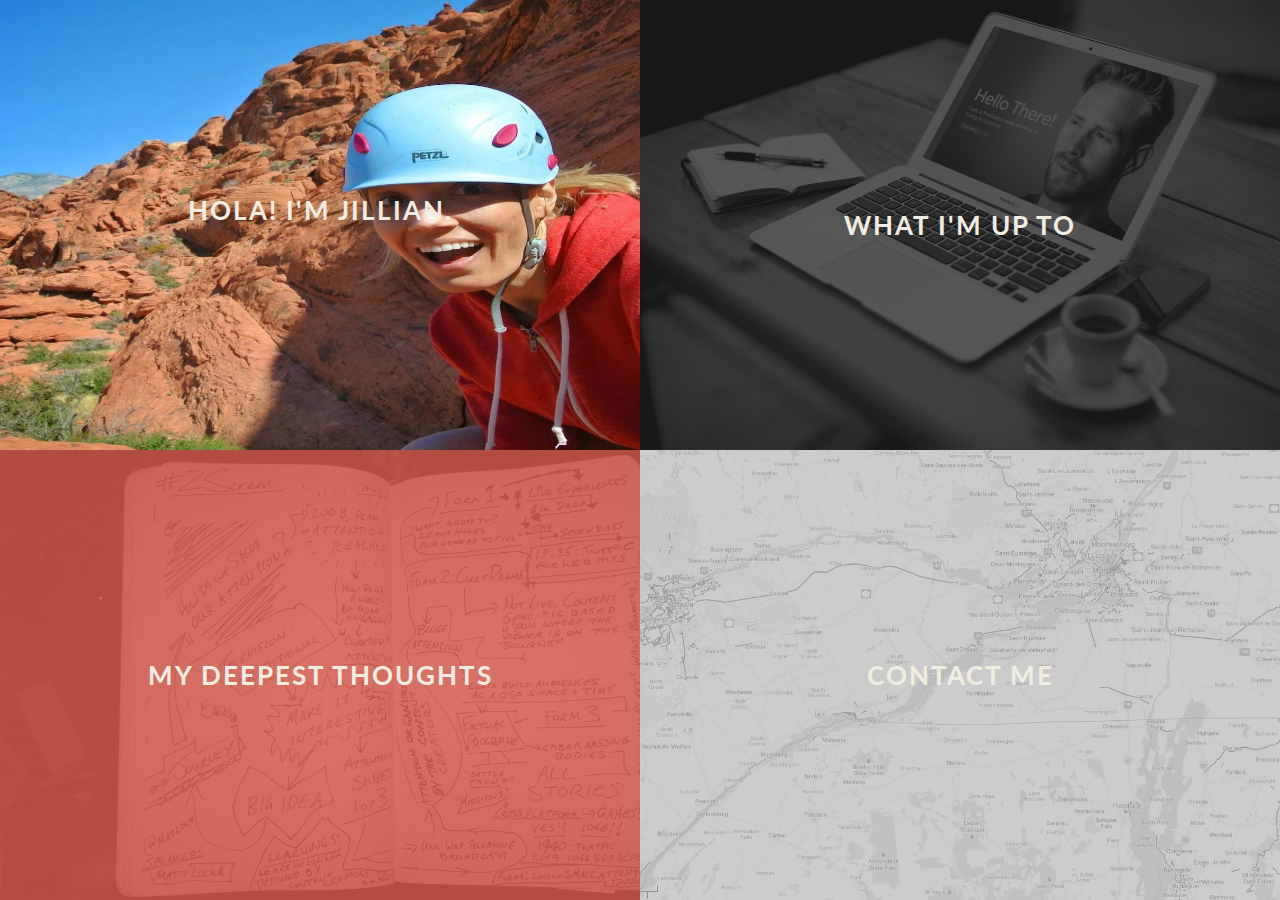
==== index.html @ f9beaf4e "project page description" ====
<!--
 * Transition - vCard Theme
 *
 * Copyright 2013
 * Licensed under the Apache License v2.0
 * http://www.apache.org/licenses/LICENSE-2.0
 * Created by: Carlos Alvarez
 * URL: http://www.basicoh.com
 * Designed and built based on Twitter Bootstrap.
 * Tags: multipurpose, agency theme, one page, single page, responsive, flat */
-->

<!DOCTYPE html>
<html lang="en">
  <head>
    <meta charset="utf-8">
    <title>Jillian Gierke</title>
    <meta name="viewport" content="width=device-width, initial-scale=1.0">
    <meta name="description" content="">
    <meta name="author" content="">

    <!-- Le styles -->
    <link href="css/bootstrap.css" rel="stylesheet">
    <link href="css/component.css" rel="stylesheet">
    <link href="css/bootstrap-responsive.css" rel="stylesheet">
    <link href="css/site.css" rel="stylesheet">


    <!-- Le HTML5 shim, for IE6-8 support of HTML5 elements -->
	<script type="text/javascript" src="js/modernizr.custom.js"></script>

    <!--[if lt IE 9]>
      <script src="http://html5shim.googlecode.com/svn/trunk/html5.js"></script>
    <![endif]-->

    <!-- Le fav and touch icons -->
    <link rel="shortcut icon" href="images/favicon.ico">
    <link rel="apple-touch-icon-precomposed" sizes="144x144" href="images/apple-touch-icon-144-precomposed.png">
    <link rel="apple-touch-icon-precomposed" sizes="114x114" href="images/apple-touch-icon-114-precomposed.png">
    <link rel="apple-touch-icon-precomposed" sizes="72x72" href="images/apple-touch-icon-72-precomposed.png">
    <link rel="apple-touch-icon-precomposed" href="images/apple-touch-icon-57-precomposed.png">


  </head>

  <body>


    <div class="container">

			<div id="bl-main" class="bl-main">

			<!--=========== ABOUT SECTION ===========-->
				<section>
					<div class="bl-box">
						<h2 >Hola! I'm Jillian.</h2> <!-- class="bl-icon bl-icon-about" -->
					</div><!-- /bl-box -->
					<div class="bl-content">
						<div class="row-fluid">
							<div class="span12">
								<h2>A Little About Me</h2>
								<p></p>
								<div class="row-fluid">
									<div class="span4"></div>
									<div class="span12">
										<br>
										<br>
									</div>
									<div class="span12">
										<div class="row about-us">
											<div class="span3">
											<h3><i class="icon-user icon-white"></i> More About Me?</h3>
											Claritas est etiam processus dynamicus, and mutationem consuetudium lectorum. Mirum est notare quam littera gothica, quam nunc. Parum claram, anteposuerit litterarum formas humanitatis per seacula quarta decima.
											</div>
											<div class="span3">
											<h3><i class="icon-heart icon-white"></i> What I Love</h3>
											Claritas est etiam processus dynamicus, and mutationem consuetudium lectorum. Mirum est notare quam littera gothica, quam nunc. Parum claram, anteposuerit litterarum formas humanitatis per seacula quarta decima.
											</div>
											<div class="span3">
											<h3><i class="icon-fire icon-white"></i> Work Hard</h3>
											Claritas est etiam processus dynamicus, and mutationem consuetudium lectorum. Mirum est notare quam littera gothica, quam nunc. Parum claram, anteposuerit litterarum formas humanitatis per seacula quarta decima.
											</div>
											<div class="span3">
											<h3><i class="icon-plane icon-white"></i> Ready To Go</h3>
											Claritas est etiam processus dynamicus, and mutationem consuetudium lectorum. Mirum est notare quam littera gothica, quam nunc. Parum claram, anteposuerit litterarum formas humanitatis per seacula quarta decima.
											</div>
										</div><!-- /row-about-us -->
									</div><!-- /span12 -->
								</div><!-- /row -->
							</div><!-- /span12 -->
						</div><!-- /row-fluid -->

					</div><!-- /bl-content -->
					<span class="bl-icon bl-icon-close"></span>
				</section>



			<!--=========== PORTFOLIO SECTION ===========-->
				<section id="bl-work-section">
					<div class="bl-box">
						<h2>What I'm Up To</h2> <!-- class="bl-icon bl-icon-works"-->
					</div>
					<div class="bl-content">
						<h2>Projects</h2>
						<p></p>
						<p>We learn best by doing.</p>
						<p>Here are my first web projects where I learned to use HTML, CSS, PHP & JavaScript by tinkering, breaking things, growing frustrated and making huge messes.</p>
						<p></p>
						<div class="row-fluid">
							<div class="span4">
								<ul id="bl-work-items" style="list-style: none;">
									<li data-panel="panel-1"><a href="#"><img src="images/laddr.project.jpg" /></a></li>
								</ul>
								<p>Project Number 1</p>
							</div><!-- /span4 -->
							<div class="span4">
								<ul id="bl-work-items">
									<li data-panel="panel-2"><a href="#"><img src="images/project2.jpg" /></a></li>
								</ul>
								<p>Project Number 2</p>
							</div><!-- /span4 -->
							<div class="span4">
								<ul id="bl-work-items">
									<li data-panel="panel-3"><a href="#"><img src="images/project3.jpg" /></a></li>
								</ul>
								<p>Project Number 3</p>
							</div><!-- /span4 -->

						</div><!-- /row-fluid -->
					</div><!-- /bl-content -->
					<span class="bl-icon bl-icon-close"></span>
				</section>



			<!--=========== BLOG SECTION ===========-->
				<section>
					<div class="bl-box">
						<h2>My deepest thoughts</h2>
					</div>
					<div class="bl-content">
						<div class="row-fluid">
							<div class="span12">
								<h2>Latest Blog Entry</h2>
								<article>
									<h3>Expanding Your Horizons</h3>
									<img src="images/blogentry.jpg" alt="">
									<p>Lorem Ipsum is simply dummy text of the printing and typesetting industry. Lorem Ipsum has been the industry's standard dummy text ever since the 1500s, when an unknown printer took a galley of type and scrambled it to make a type specimen book.</p>
									<p>It has survived not only five centuries, but also the leap into electronic typesetting, remaining essentially unchanged. It was popularised in the 1960s with the release of Letraset sheets containing Lorem Ipsum passages, and more recently with desktop publishing software like Aldus PageMaker including versions of Lorem Ipsum.<a href="#">Read more</a></p>
								</article>
								<hr>
								<h2>Other Entries</h2>
								<article>
									<h3>Blog Post 1</h3>
									<p>Contrary to popular belief, Lorem Ipsum is not simply random text.... <a href="#">Read more</a></p>
								</article>
								<article>
									<h3>Blog Post 2</h3>
									<p>Contrary to popular belief, Lorem Ipsum is not simply random text.... <a href="#">Read more</a></p>
								</article>
								<article>
									<h3>Blog Post 3</h3>
									<p>Contrary to popular belief, Lorem Ipsum is not simply random text.... <a href="#">Read more</a></p>
								</article>

							</div><!-- /span12 -->
						</div><!-- /row-fluid -->
					</div><!-- /bl-content -->
					<span class="bl-icon bl-icon-close"></span>
				</section>



			<!--=========== CONTACT SECTION ===========-->
				<section>
					<div class="bl-box">
						<h2 >Contact Me</h2>
					</div>
					<div class="bl-content">
						<div class="row-fluid">
							<div class="span12">
								<h2>Get in touch</h2>
								<br>
								<p>I am available for freelance jobs. Please contact me and send me your questions and inquiries.</p>

							<p>
								<p>jngierke@gmail.com | +34 600669933 | Madrid, Spain</p>
							</p>

							<p>
								<a href="#" class="social-network facebook"></a>
								<a href="#" class="social-network pinterest"></a>
								<a href="#" class="social-network flickr"></a>
								<a href="#" class="social-network dribbble"></a>
								<a href="#" class="social-network twitter"></a>
								<a href="#" class="social-network apple"></a>
								<a href="#" class="social-network skype"></a>
								<a href="#" class="social-network tumblr"></a>
								<a href="#" class="social-network vimeo"></a>
							</p>

						</div>
					</div>
					<span class="bl-icon bl-icon-close"></span>
				</section>




			<!--=========== PROJECTS DESCRIPTIONS SECTION ===========-->
				<div class="bl-panel-items" id="bl-panel-work-items">
					<div data-panel="panel-1">
						<div class="row-fluid">
							<div class="span8 offset2 tweak">
								<img src="images/project1.jpg" />
								<br>
								<br>
								<h4>Project Overview</h4>
								<p>Lorem Ipsum is simply dummy text of the printing and typesetting industry. Lorem Ipsum has been the industry's standard dummy text ever since the 1500s.</p>
								<h4>Project Details</h4>
								<p>When an unknown printer took a galley of type and scrambled it to make a type specimen book. It has survived not only five centuries, but also the leap into electronic typesetting, remaining essentially unchanged. It was popularised in the 1960s with the release of Letraset sheets containing Lorem Ipsum passages, and more recently with desktop publishing software like Aldus PageMaker including versions of Lorem Ipsum.</p>
							</div><!-- /span8 -->
						</div><!-- /row-fluid -->
					</div><!-- /panel1 -->

					<div data-panel="panel-2">
						<div class="row-fluid">
							<div class="span8 offset2 tweak">
							<img src="images/project2.jpg" />
							<br>
							<br>
							<h4>Project Overview</h4>
							<p>Lorem Ipsum is simply dummy text of the printing and typesetting industry. Lorem Ipsum has been the industry's standard dummy text ever since the 1500s.</p>
							<h4>Project Details</h4>
							<p>When an unknown printer took a galley of type and scrambled it to make a type specimen book. It has survived not only five centuries, but also the leap into electronic typesetting, remaining essentially unchanged. It was popularised in the 1960s with the release of Letraset sheets containing Lorem Ipsum passages, and more recently with desktop publishing software like Aldus PageMaker including versions of Lorem Ipsum.</p>
							</div><!-- /span8 -->
						</div><!-- /row-fluid -->
					</div><!-- /panel2 -->

					<div data-panel="panel-3">
						<div class="row-fluid">
							<div class="span8 offset2 tweak">
							<img src="images/project3.jpg" />
							<br>
							<br>
							<h4>Project Overview</h4>
							<p>Lorem Ipsum is simply dummy text of the printing and typesetting industry. Lorem Ipsum has been the industry's standard dummy text ever since the 1500s.</p>
							<h4>Project Details</h4>
							<p>When an unknown printer took a galley of type and scrambled it to make a type specimen book. It has survived not only five centuries, but also the leap into electronic typesetting, remaining essentially unchanged. It was popularised in the 1960s with the release of Letraset sheets containing Lorem Ipsum passages, and more recently with desktop publishing software like Aldus PageMaker including versions of Lorem Ipsum.</p>
							</div><!-- /span8 -->
						</div><!-- /row-fluid -->
					</div><!-- /panel3 -->

					<nav>
						<span class="bl-next-work">&gt; Next Project</span>
						<span class="bl-icon bl-icon-close"></span>
					</nav>
				</div><!-- /panel-items -->


			</div><!-- /bl-main -->

    </div> <!-- /container -->

    <!-- Le javascript
    ================================================== -->
    <!-- Placed at the end of the document so the pages load faster -->

		<script type="text/javascript" src="js/jquery-1.8.2.min.js"></script>

		<script type="text/javascript" src="js/bootstrap.min.js"></script>
		<script type="text/javascript" src="js/boxlayout.js"></script>
		<script>
			$(function() {
				Boxlayout.init();
			});
		</script>
  </body>
</html>
---- css/component.css ----
/*!
 * Transition - vCard Theme
 *
 * Copyright 2013 
 * Licensed under the Apache License v2.0
 * http://www.apache.org/licenses/LICENSE-2.0
 * Created by: Carlos Alvarez
 * URL: http://www.basicoh.com
 * Designed and built based on Twitter Bootstrap.
 * Tags: multipurpose, agency theme, one page, single page, responsive, flat */


@import url(http://fonts.googleapis.com/css?family=Lato:300,400,700);

@font-face {
	font-family: 'icomoon';
	src:url('../fonts/icomoon.eot');
	src:url('../fonts/icomoon.eot?#iefix') format('embedded-opentype'),
		url('../fonts/icomoon.woff') format('woff'),
		url('../fonts/icomoon.ttf') format('truetype'),
		url('../fonts/icomoon.svg#icomoon') format('svg');
	font-weight: normal;
	font-style: normal;
}

body, html { font-size: 100%; padding: 0; margin: 0; height: 100%;}

*,
*:after,
*:before {
	-webkit-box-sizing: border-box;
	-moz-box-sizing: border-box;
	box-sizing: border-box;
}

body {
    font-family: 'Lato', Calibri, Arial, sans-serif;
    color: #f2ede3;
    background: #333;
    font-size: 0.9em;
    font-weight: 300;
}

a {
	color: #f0f0f0;
	text-decoration: none;
	font-weight: 700;
	letter-spacing: 2px;
	padding: 0 5px;
	text-transform: uppercase;
	font-size: 80%;
}

a:hover {
	color: #fff;
}

.container { height: 100%; }

.bl-main {
	position: absolute;
	width: 100%;
	height: 100%;
	overflow: hidden;
}

.bl-main > section {
	position: absolute;
	width: 50%;
	height: 50%;
}

.bl-main > section:first-child {
	top: 0;
	left: 0;
	background: url('../images/back2.jpg') no-repeat; 
	  -webkit-background-size: cover;
	  -moz-background-size: cover;
	  -o-background-size: cover;
	  background-size: cover;
}

.bl-main > section:nth-child(2) {
	top: 0;
	left: 50%;
	background: url('../images/back3.jpg') no-repeat; 
	  -webkit-background-size: cover;
	  -moz-background-size: cover;
	  -o-background-size: cover;
	  background-size: cover;
}

.bl-main > section:nth-child(3) {
	top: 50%;
	left: 0;
	background: url('../images/back4.jpg') no-repeat; 
	  -webkit-background-size: cover;
	  -moz-background-size: cover;
	  -o-background-size: cover;
	  background-size: cover;
}

.bl-main > section:nth-child(4) {
	top: 50%;
	left: 50%;
	background: url('../images/back5.jpg') no-repeat; 
	  -webkit-background-size: cover;
	  -moz-background-size: cover;
	  -o-background-size: cover;
	  background-size: cover;
}

.bl-box {
	position: relative;
	width: 100%;
	height: 100%;
	cursor: pointer;
	opacity: 1;
	/* Centering with flexbox */
    display: -webkit-box;
    display: -moz-box;
    display: -ms-flexbox;
    display: -webkit-flex;
    display: flex;
    -webkit-flex-direction: row;
    -ms-flex-direction: row;
    flex-direction: row;
    -webkit-flex-wrap: wrap;
    -ms-flex-wrap: wrap;
    flex-wrap: wrap;
    -webkit-box-pack: center;
    -moz-box-pack: center;
    -webkit-justify-content: center;
    -ms-flex-pack: center;
    justify-content: center;
    -webkit-box-align: center;
    -moz-box-align: center;
    -webkit-align-items: center;
    -ms-flex-align: center;
    align-items: center;
}

.bl-box h2 {
	text-align: center;
	margin: 0;
	padding: 20px;
	width: 100%;
	font-size: 1.8em;
	letter-spacing: 2px;
	font-weight: 700;
	text-transform: uppercase;
}

.bl-icon {
	font-family: 'icomoon';
	speak: none;
	font-style: normal;
	font-weight: normal;
	font-variant: normal;
	text-transform: none;
	line-height: 1;
	cursor: pointer;
	-webkit-font-smoothing: antialiased;
}

.bl-icon:before {
	display: block;
	font-size: 2em;
	margin-bottom: 10px;
}

.bl-main > section .bl-icon-close {
	position: absolute;
	top: 20px;
	right: 20px;
	cursor: pointer;
	z-index: 100;
	opacity: 0;
	pointer-events: none;
}

.bl-icon-close:before {
	content: "\e005";
}

.bl-content, 
div.bl-panel-items > div > div {
	opacity: 0;
	pointer-events: none;
	position: absolute;
	top: 60px;
	left: 30px;
	right: 30px;
	bottom: 30px;
	padding: 0 20px;
	overflow: hidden;
	overflow-y: auto;
}

/* Custom content */

.bl-content p {
	margin: 0 auto;
	padding-bottom: 15px;
	font-size: 1.7em;
	line-height: 1.8;
}

.bl-content h2 {
	font-size: 3em;
	font-weight: 300;
	margin: 0 0 20px 0;
}

.bl-content article {
	padding: 20px 40px 20px 0px;
}

.bl-content article h3 {
	font-weight: 700;
	letter-spacing: 2px;
	text-transform: uppercase;
	margin: 0 0 10px 0;
	padding-top: 20px;
	font-size: 1.4em;
}

.bl-content article a {
	color: rgba(0,0,0,0.2);
}

.bl-content > ul {
	list-style: none;
	padding: 0;
	margin: 0;
} 

.bl-content > ul li {
	display: inline-block;
	width: 20%;
	margin: 1%;
}

.bl-content > ul li a {
	display: block;
	padding: 0;
	border: 8px solid rgba(0,0,0,0.1);
}

.bl-content > ul li a img {
	display: block;
	max-width: 100%;
}

.skill {
    text-align: center;
}

.span4 > ul {
	list-style: none;
	padding: 0;
	margin: 0;
} 


/* --------------------------------------------------------	*/
/*  Progress Bar  */
/* --------------------------------------------------------	*/

.progress {
  height:40px;
  border-radius:0px;
  background:transparent !important;
  -webkit-box-shadow:rgba(0, 0, 0, 0) 0 0 0 inset;
  margin-bottom:10px;
}

.bar {
  height:35px;
  font-size:14px !important;
  line-height:40px;
  background: #c9ab8b !important;   
  border:0px;
  -webkit-box-shadow:rgba(0, 0, 0, 0) 0 0 0 inset;
  text-shadow: none !important;
  text-align:left !important;
  padding-left:30px !important;
}

/* --------------------------------------------------------	*/
/*  About Us  */
/* --------------------------------------------------------	*/

.about-us h3{
  font-size:16px;
  color:#c9ab8b;
  padding-bottom:10px;
}

.about-us i{
  font-size:22px;
  color:#ffffff;
  padding-right:10px;
}






/* Panel Items */

.tweak {
	padding-right: 30px;
}

div.bl-panel-items,
div.bl-panel-items > div {
	width: 100%;
	height: 100%;
	top: 0;
	left: 0;
	position: absolute;
}

div.bl-panel-items > div > div {
	width: 100%;
	opacity: 1;
	bottom: 90px;
	top: 90px;
	pointer-events: auto;
}

div.bl-panel-items > div > div h3 {
	font-size: 2.4em;
	font-weight: 300;
}

div.bl-panel-items > div > div p {
	font-size: 1.3em;
	margin-right: 10px;
}

div.bl-panel-items > div > div img {
	width: 100%;
	text-align: center;
}

div.bl-panel-items {
	top: 100%;
	z-index: 9999;
}

div.bl-panel-items > div {
	background: #16a085;
	z-index: 0;
	opacity: 0;
	-webkit-transform: translateY(0);
	-webkit-transition: -webkit-transform 0.5s ease-in-out, opacity 0s linear 0.5s;
	-moz-transform: translateY(0);
	-moz-transition: -moz-transform 0.5s ease-in-out, opacity 0s linear 0.5s;
	transform: translateY(0);
	transition: transform 0.5s ease-in-out, opacity 0s linear 0.5s;
	-ms-transform: translateY(0);
}

div.bl-panel-items nav {
	position: absolute;
	z-index: 9999;
	width: 216px;
	left: 50%;
	top: 0px;
	margin-left: -108px;
	opacity: 0;
	-webkit-transition: opacity 0.2s ease-in-out 0.5s;
	-moz-transition: opacity 0.2s ease-in-out 0.5s;
	transition: opacity 0.2s ease-in-out 0.5s;
}

div.bl-panel-items.bl-panel-items-show nav span {
	float: left;
	margin: 5px;
}

div.bl-panel-items nav span.bl-next-work {
	font-weight: 700;
	letter-spacing: 2px;
	display: block;
	text-transform: uppercase;
	line-height: 2em;
	cursor: pointer;
	margin-right: 2em;
}

div.bl-panel-items.bl-panel-items-show nav {
	opacity: 1;
	top: -70px;
}

div.bl-panel-items > div.bl-show-work {
	z-index: 1000;
	opacity: 1;
	-webkit-transform: translateY(-100%);
	-webkit-transition: -webkit-transform 0.5s ease-in-out;
	-moz-transform: translateY(-100%);
	-moz-transition: -moz-transform 0.5s ease-in-out;
	transform: translateY(-100%);
	transition: transform 0.5s ease-in-out;
	-ms-transform: translateY(-100%);
}

div.bl-panel-items > div.bl-hide-current-work {
	opacity: 0;
	-webkit-transition: -webkit-transform 0.5s ease-in-out, opacity 0.5s ease-in-out;
	-webkit-transform: translateY(-100%) scale(0.5);
	-moz-transition: -moz-transform 0.5s ease-in-out, opacity 0.5s ease-in-out;
	-moz-transform: translateY(-100%) scale(0.5);
	transition: transform 0.5s ease-in-out, opacity 0.5s ease-in-out;
	transform: translateY(-100%) scale(0.5);
	-ms-transform: translateY(-100%) scale(0.5);
	z-index: 0;
}

/* Transition classes and properties */
/* Separated for a better overview and control */

.bl-main > section {
	-webkit-transition: all 0.5s ease-in-out;
	-moz-transition: all 0.5s ease-in-out;
	transition: all 0.5s ease-in-out;
}

.bl-main > section.bl-expand {
	width: 100%;
	height: 100%;
	top: 0;
	left: 0;
}

.bl-main > section.bl-expand-top {
	z-index: 100;
}

/* Section background colors */

.bl-main > section:first-child.bl-expand {
	background: #144057;
}
.bl-main > section:nth-child(2).bl-expand {
	background: #2c2c2c;
}
.bl-main > section:nth-child(3).bl-expand {
	background: #ee6557;
}
.bl-main > section:nth-child(4).bl-expand {
	background: #bfbfbf;
}

.bl-main.bl-expand-item > section:not(.bl-expand),
.bl-main.bl-expand-item > section.bl-scale-down {
	-webkit-transform: scale(0.5);
	-moz-transform: scale(0.5);
	-ms-transform: scale(0.5);
	transform: scale(0.5);
	opacity: 0;
}

.bl-box {
	-webkit-transition: opacity 0.2s linear 0.5s;
	-moz-transition: opacity 0.2s linear 0.5s;
	transition: opacity 0.2s linear 0.5s;
}

section.bl-expand .bl-box {
	opacity: 0;
	-webkit-transition: opacity 0s linear;
	-moz-transition: opacity 0s linear;
	transition: opacity 0s linear;
}

.bl-box h2 {
	-webkit-transition: all 0.2s ease-in-out;
	-moz-transition: all 0.2s ease-in-out;
	transition: all 0.2s ease-in-out;
}

.no-touch section:not(.bl-expand) .bl-box:hover h2 {
	-webkit-transform: translateY(-15px);
	-moz-transform: translateY(-15px);
	-ms-transform: translateY(-15px);
	transform: translateY(-15px);
}

.bl-content,
.bl-icon-close {
	-webkit-transition: opacity 0.1s linear 0s;
	-moz-transition: opacity 0.1s linear 0s;
	transition: opacity 0.1s linear 0s;
}

section.bl-expand .bl-content,
section.bl-expand .bl-icon-close {
	pointer-events: auto;
	opacity: 1;
	-webkit-transition: opacity 0.3s linear 0.5s;
	-moz-transition: opacity 0.3s linear 0.5s;
	transition: opacity 0.3s linear 0.5s;
}

/* --------------------------------------------------------	*/
/*	Social Networks Icons */
/* --------------------------------------------------------	*/
       
.social-network { 
	display:inline-block; 
	background: url(../img/social-networks.png) no-repeat top left; 
	width: 40px; 
	height: 40px; 
  margin: 0px 4px 0px 0px;
	background-position-y: -40px; 
	-webkit-transition:all 0.2s ease;
	-moz-transition:all 0.2s ease;
	-o-transition:all 0.2s ease;
	-ms-transition:all 0.2s ease;
	transition:all 0.2s ease;
	cursor:pointer;
}

/* normal */
.social-network.aim{ background-position: 0 0}
.social-network.amazon{ background-position: -40px 0}
.social-network.apple{ background-position: -80px 0}
.social-network.behance{ background-position: -120px 0}
.social-network.blogger{ background-position: -160px 0}
.social-network.delicious{ background-position: -200px 0}
.social-network.deviantart{ background-position: -240px 0}
.social-network.digg{ background-position: -280px 0}
.social-network.dribbble{ background-position: -320px 0}
.social-network.ebay{ background-position: -360px 0}
.social-network.evernote{ background-position: -400px 0}
.social-network.facebook{ background-position: -440px 0}
.social-network.feedburner{ background-position: -480px 0}
.social-network.flickr{ background-position: -520px 0}
.social-network.forrst{ background-position: -560px 0}
.social-network.foursquare{ background-position: -600px 0}
.social-network.github{ background-position: -640px 0}
.social-network.google{ background-position: -680px 0}
.social-network.gowalla{ background-position: -720px 0}
.social-network.icq{ background-position: -760px 0}
.social-network.itunes{ background-position: -800px 0}
.social-network.lastfm{ background-position: -840px 0}
.social-network.linkedin{ background-position: -880px 0}
.social-network.meetup{ background-position: -920px 0}
.social-network.ms{ background-position: -960px 0}
.social-network.newsvine{ background-position: -1000px 0}
.social-network.openid{ background-position: -1040px 0}
.social-network.paypal{ background-position: -1080px 0}
.social-network.picasa{ background-position: -1120px 0}
.social-network.pinterest{ background-position: -1160px 0}
.social-network.posterous{ background-position: -1200px 0}
.social-network.reddit{ background-position: -1240px 0}
.social-network.rss{ background-position: -1280px 0}
.social-network.skype{ background-position: -1320px 0}
.social-network.slashdot{ background-position: -1360px 0}
.social-network.soundcloud{ background-position: -1400px 0}
.social-network.stumbleupon{ background-position: -1440px 0}
.social-network.technorati{ background-position: -1480px 0}
.social-network.tumblr{ background-position: -1520px 0}
.social-network.twitter{ background-position: -1560px 0}
.social-network.viddler{ background-position: -1600px 0}
.social-network.vimeo{ background-position: -1640px 0}
.social-network.virb{ background-position: -1680px 0}
.social-network.wordpress{ background-position: -1720px 0}
.social-network.xing{ background-position: -1760px 0}
.social-network.yahoo{ background-position: -1800px 0}
.social-network.yelp{ background-position: -1840px 0}
.social-network.youtube{ background-position: -1880px 0}
.social-network.zerply{ background-position: -1920px 0}
  
/* mouseover */
.social-network.aim:hover,.active .social-network.aim{ background-position: 0 -40px}
.social-network.amazon:hover,.active .social-network.amazon{ background-position: -40px -40px}
.social-network.apple:hover,.active .social-network.apple{ background-position: -80px -40px}
.social-network.behance:hover,.active .social-network.behance{ background-position: -120px -40px}
.social-network.blogger:hover,.active .social-network.blogger{ background-position: -160px -40px}
.social-network.delicious:hover,.active .social-network.delicious{ background-position: -200px -40px}
.social-network.deviantart:hover,.active .social-network.deviantart{ background-position: -240px -40px}
.social-network.digg:hover,.active .social-network.digg{ background-position: -280px -40px}
.social-network.dribbble:hover,.active .social-network.dribbble{ background-position: -320px -40px}
.social-network.ebay:hover,.active .social-network.ebay{ background-position: -360px -40px}
.social-network.evernote:hover,.active .social-network.evernote{ background-position: -400px -40px}
.social-network.facebook:hover,.active .social-network.facebook{ background-position: -440px -40px}
.social-network.feedburner:hover,.active .social-network.feedburner{ background-position: -480px -40px}
.social-network.flickr:hover,.active .social-network.flickr{ background-position: -520px -40px}
.social-network.forrst:hover,.active .social-network.forrst{ background-position: -560px -40px}
.social-network.foursquare:hover,.active .social-network.foursquare{ background-position: -600px -40px}
.social-network.github:hover,.active .social-network.github{ background-position: -640px -40px}
.social-network.google:hover,.active .social-network.google{ background-position: -680px -40px}
.social-network.gowalla:hover,.active .social-network.gowalla{ background-position: -720px -40px}
.social-network.icq:hover,.active .social-network.icq{ background-position: -760px -40px}
.social-network.itunes:hover,.active .social-network.itunes{ background-position: -800px -40px}
.social-network.lastfm:hover,.active .social-network.lastfm{ background-position: -840px -40px}
.social-network.linkedin:hover,.active .social-network.linkedin{ background-position: -880px -40px}
.social-network.meetup:hover,.active .social-network.meetup{ background-position: -920px -40px}
.social-network.ms:hover,.active .social-network.ms{ background-position: -960px -40px}
.social-network.newsvine:hover,.active .social-network.newsvine{ background-position: -1000px -40px}
.social-network.openid:hover,.active .social-network.openid{ background-position: -1040px -40px}
.social-network.paypal:hover,.active .social-network.paypal{ background-position: -1080px -40px}
.social-network.picasa:hover,.active .social-network.picasa{ background-position: -1120px -40px}
.social-network.pinterest:hover,.active .social-network.pinterest{ background-position: -1160px -40px}
.social-network.posterous:hover,.active .social-network.posterous{ background-position: -1200px -40px}
.social-network.reddit:hover,.active .social-network.reddit{ background-position: -1240px -40px}
.social-network.rss:hover,.active .social-network.rss{ background-position: -1280px -40px}
.social-network.skype:hover,.active .social-network.skype{ background-position: -1320px -40px}
.social-network.slashdot:hover,.active .social-network.slashdot{ background-position: -1360px -40px}
.social-network.soundcloud:hover,.active .social-network.soundcloud{ background-position: -1400px -40px}
.social-network.stumbleupon:hover,.active .social-network.stumbleupon{ background-position: -1440px -40px}
.social-network.technorati:hover,.active .social-network.technorati{ background-position: -1480px -40px}
.social-network.tumblr:hover,.active .social-network.tumblr{ background-position: -1520px -40px}
.social-network.twitter:hover,.active .social-network.twitter{ background-position: -1560px -40px}
.social-network.viddler:hover,.active .social-network.viddler{ background-position: -1600px -40px}
.social-network.vimeo:hover,.active .social-network.vimeo{ background-position: -1640px -40px}
.social-network.virb:hover,.active .social-network.virb{ background-position: -1680px -40px}
.social-network.wordpress:hover,.active .social-network.wordpress{ background-position: -1720px -40px}
.social-network.xing:hover,.active .social-network.xing{ background-position: -1760px -40px}
.social-network.yahoo:hover,.active .social-network.yahoo{ background-position: -1800px -40px}
.social-network.yelp:hover,.active .social-network.yelp{ background-position: -1840px -40px}
.social-network.youtube:hover,.active .social-network.youtube{ background-position: -1880px -40px}
.social-network.zerply:hover,.active .social-network.zerply{ background-position: -1920px -40px}

@media screen and (max-width: 46.5em) {
	.bl-content,
	.bl-box {
		font-size: 75%;
	}

	.bl-expand .bl-box {
		height: 130px;
	}

	.bl-content > ul li {
		width: 40%;
	}
	
}
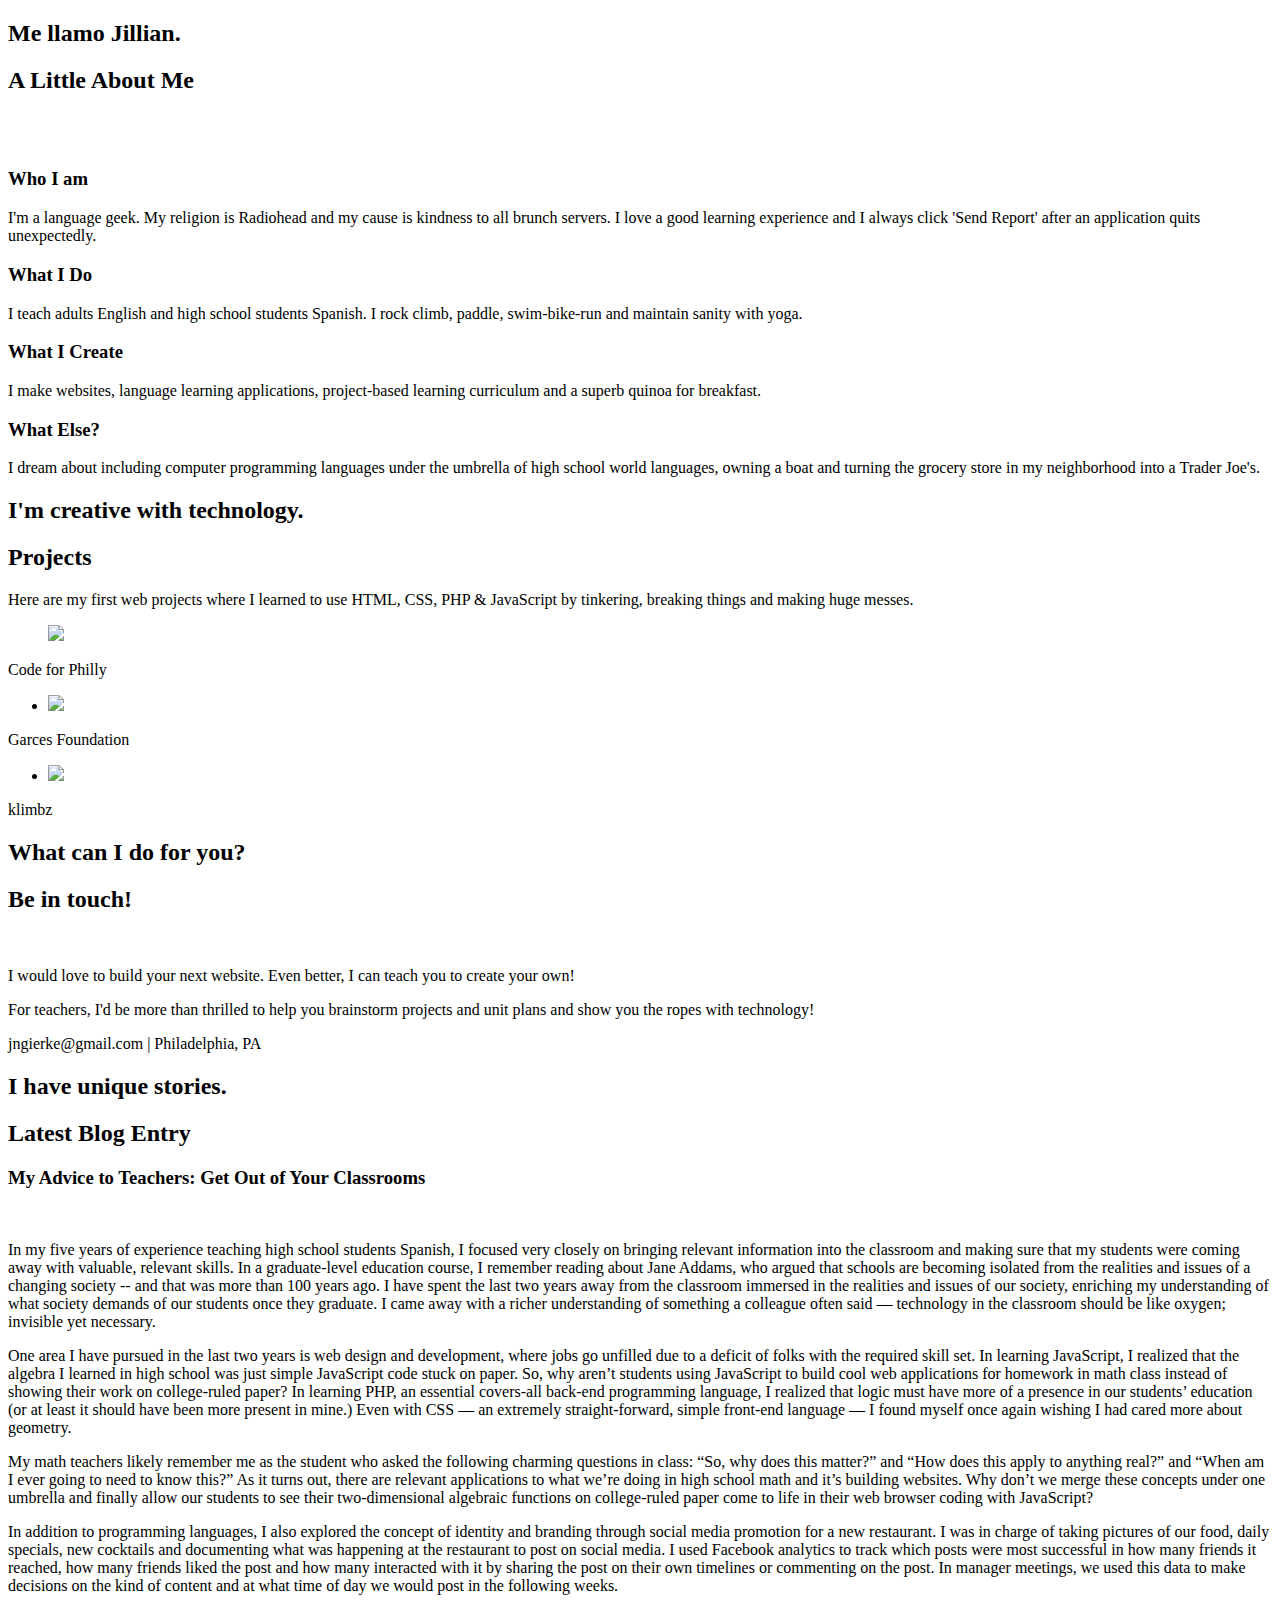
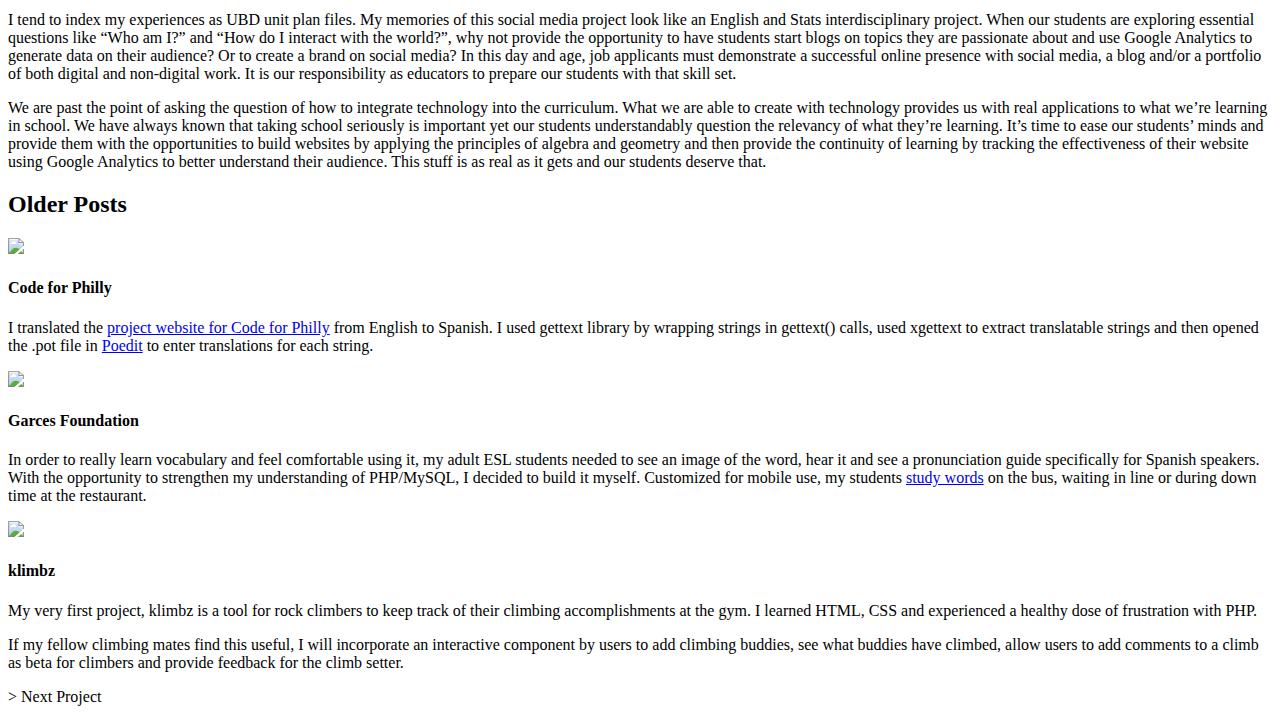
==== commit 756567bf: "Fixed broken link to jgwords, redesigned home page" ====
--- a/index.html
+++ b/index.html
@@ -20,14 +20,14 @@
     <meta name="author" content="">
 
     <!-- Le styles -->
-    <link href="css/bootstrap.css" rel="stylesheet">
-    <link href="css/component.css" rel="stylesheet">
-    <link href="css/bootstrap-responsive.css" rel="stylesheet">
-    <link href="css/site.css" rel="stylesheet">
+    <link href="jilliangierke/css/bootstrap.css" rel="stylesheet">
+    <link href="jilliangierke/css/component.css" rel="stylesheet">
+    <link href="jilliangierke/css/bootstrap-responsive.css" rel="stylesheet">
+    <link href="jilliangierke/css/site.css" rel="stylesheet">
 
 
     <!-- Le HTML5 shim, for IE6-8 support of HTML5 elements -->
-	<script type="text/javascript" src="js/modernizr.custom.js"></script>
+	<script type="text/javascript" src="jilliangierke/js/modernizr.custom.js"></script>
 
     <!--[if lt IE 9]>
       <script src="http://html5shim.googlecode.com/svn/trunk/html5.js"></script>
@@ -35,10 +35,10 @@
 
     <!-- Le fav and touch icons -->
     <link rel="shortcut icon" href="images/favicon.ico">
-    <link rel="apple-touch-icon-precomposed" sizes="144x144" href="images/apple-touch-icon-144-precomposed.png">
-    <link rel="apple-touch-icon-precomposed" sizes="114x114" href="images/apple-touch-icon-114-precomposed.png">
-    <link rel="apple-touch-icon-precomposed" sizes="72x72" href="images/apple-touch-icon-72-precomposed.png">
-    <link rel="apple-touch-icon-precomposed" href="images/apple-touch-icon-57-precomposed.png">
+    <link rel="apple-touch-icon-precomposed" sizes="144x144" href="jilliangierke/images/apple-touch-icon-144-precomposed.png">
+    <link rel="apple-touch-icon-precomposed" sizes="114x114" href="jilliangierke/images/apple-touch-icon-114-precomposed.png">
+    <link rel="apple-touch-icon-precomposed" sizes="72x72" href="jilliangierke/images/apple-touch-icon-72-precomposed.png">
+    <link rel="apple-touch-icon-precomposed" href="jilliangierke/images/apple-touch-icon-57-precomposed.png">
 
 
   </head>
@@ -53,13 +53,12 @@
 			<!--=========== ABOUT SECTION ===========-->
 				<section>
 					<div class="bl-box">
-						<h2 >Hola! I'm Jillian.</h2> <!-- class="bl-icon bl-icon-about" -->
+						<h2 >Me llamo Jillian.</h2> <!-- class="bl-icon bl-icon-about" -->
 					</div><!-- /bl-box -->
 					<div class="bl-content">
 						<div class="row-fluid">
 							<div class="span12">
 								<h2>A Little About Me</h2>
-								<p></p>
 								<div class="row-fluid">
 									<div class="span4"></div>
 									<div class="span12">
@@ -69,20 +68,20 @@
 									<div class="span12">
 										<div class="row about-us">
 											<div class="span3">
-											<h3><i class="icon-user icon-white"></i> More About Me?</h3>
-											Claritas est etiam processus dynamicus, and mutationem consuetudium lectorum. Mirum est notare quam littera gothica, quam nunc. Parum claram, anteposuerit litterarum formas humanitatis per seacula quarta decima.
-											</div>
-											<div class="span3">
-											<h3><i class="icon-heart icon-white"></i> What I Love</h3>
-											Claritas est etiam processus dynamicus, and mutationem consuetudium lectorum. Mirum est notare quam littera gothica, quam nunc. Parum claram, anteposuerit litterarum formas humanitatis per seacula quarta decima.
-											</div>
-											<div class="span3">
-											<h3><i class="icon-fire icon-white"></i> Work Hard</h3>
-											Claritas est etiam processus dynamicus, and mutationem consuetudium lectorum. Mirum est notare quam littera gothica, quam nunc. Parum claram, anteposuerit litterarum formas humanitatis per seacula quarta decima.
-											</div>
-											<div class="span3">
-											<h3><i class="icon-plane icon-white"></i> Ready To Go</h3>
-											Claritas est etiam processus dynamicus, and mutationem consuetudium lectorum. Mirum est notare quam littera gothica, quam nunc. Parum claram, anteposuerit litterarum formas humanitatis per seacula quarta decima.
+											<h3></i> Who I am</h3>
+											I'm a language geek. My religion is Radiohead and my cause is kindness to all brunch servers. I love a good learning experience and I always click 'Send Report' after an application quits unexpectedly. 
+											</div>
+											<div class="span3">
+											<h3>What I Do</h3>
+											I teach adults English and high school students Spanish. I rock climb, paddle, swim-bike-run and maintain sanity with yoga. 
+											</div>
+											<div class="span3">
+											<h3>What I Create</h3>
+											I make websites, language learning applications, project-based learning curriculum and a superb quinoa for breakfast.
+											</div>
+											<div class="span3">
+											<h3>What Else?</h3>
+											I dream about including computer programming languages under the umbrella of high school world languages, owning a boat and turning the grocery store in my neighborhood into a Trader Joe's.
 											</div>
 										</div><!-- /row-about-us -->
 									</div><!-- /span12 -->
@@ -96,130 +95,107 @@
 
 
 
-			<!--=========== PORTFOLIO SECTION ===========-->
+<!--=========== PORTFOLIO SECTION ===========-->
 				<section id="bl-work-section">
 					<div class="bl-box">
-						<h2>What I'm Up To</h2> <!-- class="bl-icon bl-icon-works"-->
+						<h2>I'm creative with technology.</h2> <!-- class="bl-icon bl-icon-works"-->
 					</div>
 					<div class="bl-content">
 						<h2>Projects</h2>
-						<p></p>
-						<p>We learn best by doing.</p>
-						<p>Here are my first web projects where I learned to use HTML, CSS, PHP & JavaScript by tinkering, breaking things, growing frustrated and making huge messes.</p>
-						<p></p>
+						<p>Here are my first web projects where I learned to use HTML, CSS, PHP & JavaScript by tinkering, breaking things and making huge messes.</p>
 						<div class="row-fluid">
 							<div class="span4">
 								<ul id="bl-work-items" style="list-style: none;">
-									<li data-panel="panel-1"><a href="#"><img src="images/laddr.project.jpg" /></a></li>
+									<li data-panel="panel-1"><a href="#"><img src="jilliangierke/images/project1.jpg_imac2013_front.png" /></a></li>
 								</ul>
-								<p>Project Number 1</p>
+								<p>Code for Philly</p>
 							</div><!-- /span4 -->
 							<div class="span4">
 								<ul id="bl-work-items">
-									<li data-panel="panel-2"><a href="#"><img src="images/project2.jpg" /></a></li>
+									<li data-panel="panel-2"><a href="#"><img src="jilliangierke/images/project2_ipad4_white_portrait.png" /></a></li>
 								</ul>
-								<p>Project Number 2</p>
+								<p>Garces Foundation</p>
 							</div><!-- /span4 -->
 							<div class="span4">
 								<ul id="bl-work-items">
-									<li data-panel="panel-3"><a href="#"><img src="images/project3.jpg" /></a></li>
+									<li data-panel="panel-3"><a href="#"><img src="jilliangierke/images/project3_iphone_white_portrait.png" /></a></li>
 								</ul>
-								<p>Project Number 3</p>
+								<p>klimbz</p>
 							</div><!-- /span4 -->
-
 						</div><!-- /row-fluid -->
 					</div><!-- /bl-content -->
 					<span class="bl-icon bl-icon-close"></span>
 				</section>
 
 
-
-			<!--=========== BLOG SECTION ===========-->
+<!--=========== CONTACT SECTION ===========-->
 				<section>
 					<div class="bl-box">
-						<h2>My deepest thoughts</h2>
+						<h2>What can I do for you?</h2>
+					</div>
+					<div class="bl-content">
+						<div class="row-fluid">
+							<div class="span12">
+								<h2>Be in touch!</h2>
+								<br>
+								<p>I would love to build your next website. Even better, I can teach you to create your own!</p>
+								<p>For teachers, I'd be more than thrilled to help you brainstorm projects and unit plans and show you the ropes with technology!</p>
+
+							<p>
+								<p>jngierke@gmail.com | Philadelphia, PA</p>
+							</p>
+
+							<p>
+								<a href="http://www.facebook.com/jilliangierke" class="social-network facebook"></a>
+								<a href="http://www.twitter.com/jilliangierke" class="social-network twitter"></a>
+							</p>
+
+						</div>
+					</div>
+					<span class="bl-icon bl-icon-close"></span>
+				</section>
+
+<!--=========== BLOG SECTION ===========-->
+				<section>
+					<div class="bl-box">
+						<h2>I have unique stories.</h2>
 					</div>
 					<div class="bl-content">
 						<div class="row-fluid">
 							<div class="span12">
 								<h2>Latest Blog Entry</h2>
+									<article>
+										<h3>My Advice to Teachers: Get Out of Your Classrooms</h3>
+										<img src="jilliangierke/images/zionbackbend.JPG" alt="">
+										<p>In my five years of experience teaching high school students Spanish, I focused very closely on bringing relevant information into the classroom and making sure that my students were coming away with valuable, relevant skills. In a graduate-level education course, I remember reading about Jane Addams, who argued that schools are becoming isolated from the realities and issues of a changing society -- and that was more than 100 years ago. I have spent the last two years away from the classroom immersed in the realities and issues of our society, enriching my understanding of what society demands of our students once they graduate. I came away with a richer understanding of something a colleague often said  — technology in the classroom should be like oxygen; invisible yet necessary.</p>
+										<p>One area I have pursued in the last two years is web design and development, where jobs go unfilled due to a deficit of folks with the required skill set. In learning JavaScript, I realized that the algebra I learned in high school was just simple JavaScript code stuck on paper. So, why aren’t students using JavaScript to build cool web applications for homework in math class instead of showing their work on college-ruled paper? In learning PHP, an essential covers-all back-end programming language, I realized that logic must have more of a presence in our students’ education (or at least it should have been more present in mine.) Even with CSS — an extremely straight-forward, simple front-end language — I found myself once again wishing I had cared more about geometry.</p>
+										<p>My math teachers likely remember me as the student who asked the following charming questions in class: “So, why does this matter?” and “How does this apply to anything real?” and “When am I ever going to need to know this?” As it turns out, there are relevant applications to what we’re doing in high school math and it’s building websites.  Why don’t we merge these concepts under one umbrella and finally allow our students to see their two-dimensional algebraic functions on college-ruled paper come to life in their web browser coding with JavaScript?</p>
+										<p>In addition to programming languages, I also explored the concept of identity and branding through social media promotion for a new restaurant. I was in charge of taking pictures of our food, daily specials, new cocktails and documenting what was happening at the restaurant to post on social media. I used Facebook analytics to track which posts were most successful in how many friends it reached, how many friends liked the post and how many interacted with it by sharing the post on their own timelines or commenting on the post. In manager meetings, we used this data to make decisions on the kind of content and at what time of day we would post in the following weeks.</p>
+										<p>I tend to index my experiences as UBD unit plan files.  My memories of this social media project look like an English and Stats interdisciplinary project. When our students are exploring essential questions like “Who am I?” and “How do I interact with the world?”, why not provide the opportunity to have students start blogs on topics they are passionate about and use Google Analytics to generate data on their audience? Or to create a brand on social media? In this day and age, job applicants must demonstrate a successful online presence with social media, a blog and/or a portfolio of both digital and non-digital work. It is our responsibility as educators to prepare our students with that skill set.</p>
+										<p>We are past the point of asking the question of how to integrate technology into the curriculum. What we are able to create with technology provides us with real applications to what we’re learning in school. We have always known that taking school seriously is important yet our students understandably question the relevancy of what they’re learning. It’s time to ease our students’ minds and provide them with the opportunities to build websites by applying the principles of algebra and geometry and then provide the continuity of learning by tracking the effectiveness of their website using Google Analytics to better understand their audience. This stuff is as real as it gets and our students deserve that.</p>
+									</article>
+								<h2>Older Posts</h2>
 								<article>
-									<h3>Expanding Your Horizons</h3>
-									<img src="images/blogentry.jpg" alt="">
-									<p>Lorem Ipsum is simply dummy text of the printing and typesetting industry. Lorem Ipsum has been the industry's standard dummy text ever since the 1500s, when an unknown printer took a galley of type and scrambled it to make a type specimen book.</p>
-									<p>It has survived not only five centuries, but also the leap into electronic typesetting, remaining essentially unchanged. It was popularised in the 1960s with the release of Letraset sheets containing Lorem Ipsum passages, and more recently with desktop publishing software like Aldus PageMaker including versions of Lorem Ipsum.<a href="#">Read more</a></p>
+									<h3></h3>
+									<p></p>
 								</article>
-								<hr>
-								<h2>Other Entries</h2>
-								<article>
-									<h3>Blog Post 1</h3>
-									<p>Contrary to popular belief, Lorem Ipsum is not simply random text.... <a href="#">Read more</a></p>
-								</article>
-								<article>
-									<h3>Blog Post 2</h3>
-									<p>Contrary to popular belief, Lorem Ipsum is not simply random text.... <a href="#">Read more</a></p>
-								</article>
-								<article>
-									<h3>Blog Post 3</h3>
-									<p>Contrary to popular belief, Lorem Ipsum is not simply random text.... <a href="#">Read more</a></p>
-								</article>
 
 							</div><!-- /span12 -->
 						</div><!-- /row-fluid -->
 					</div><!-- /bl-content -->
 					<span class="bl-icon bl-icon-close"></span>
 				</section>
-
-
-
-			<!--=========== CONTACT SECTION ===========-->
-				<section>
-					<div class="bl-box">
-						<h2 >Contact Me</h2>
-					</div>
-					<div class="bl-content">
-						<div class="row-fluid">
-							<div class="span12">
-								<h2>Get in touch</h2>
-								<br>
-								<p>I am available for freelance jobs. Please contact me and send me your questions and inquiries.</p>
-
-							<p>
-								<p>jngierke@gmail.com | +34 600669933 | Madrid, Spain</p>
-							</p>
-
-							<p>
-								<a href="#" class="social-network facebook"></a>
-								<a href="#" class="social-network pinterest"></a>
-								<a href="#" class="social-network flickr"></a>
-								<a href="#" class="social-network dribbble"></a>
-								<a href="#" class="social-network twitter"></a>
-								<a href="#" class="social-network apple"></a>
-								<a href="#" class="social-network skype"></a>
-								<a href="#" class="social-network tumblr"></a>
-								<a href="#" class="social-network vimeo"></a>
-							</p>
-
-						</div>
-					</div>
-					<span class="bl-icon bl-icon-close"></span>
-				</section>
-
-
-
-
-			<!--=========== PROJECTS DESCRIPTIONS SECTION ===========-->
+				
+
+<!--=========== PROJECTS DESCRIPTIONS SECTION ===========-->
 				<div class="bl-panel-items" id="bl-panel-work-items">
 					<div data-panel="panel-1">
 						<div class="row-fluid">
 							<div class="span8 offset2 tweak">
-								<img src="images/project1.jpg" />
+								<img src="jilliangierke/images/project1description.jpg" />
 								<br>
-								<br>
-								<h4>Project Overview</h4>
-								<p>Lorem Ipsum is simply dummy text of the printing and typesetting industry. Lorem Ipsum has been the industry's standard dummy text ever since the 1500s.</p>
-								<h4>Project Details</h4>
-								<p>When an unknown printer took a galley of type and scrambled it to make a type specimen book. It has survived not only five centuries, but also the leap into electronic typesetting, remaining essentially unchanged. It was popularised in the 1960s with the release of Letraset sheets containing Lorem Ipsum passages, and more recently with desktop publishing software like Aldus PageMaker including versions of Lorem Ipsum.</p>
+								<h4>Code for Philly</h4>
+								<p>I translated the <a href="www.laddr.io">project website for Code for Philly</a> from English to Spanish. I used gettext library by wrapping strings in gettext() calls, used xgettext to extract translatable strings and then opened the .pot file in <a href="http://poedit.net/">Poedit</a> to enter translations for each string.</p>
 							</div><!-- /span8 -->
 						</div><!-- /row-fluid -->
 					</div><!-- /panel1 -->
@@ -227,27 +203,21 @@
 					<div data-panel="panel-2">
 						<div class="row-fluid">
 							<div class="span8 offset2 tweak">
-							<img src="images/project2.jpg" />
+							<img src="jilliangierke/images/project2_ipad4_white_portrait.png" />
+							<h4>Garces Foundation</h4>
+							<p>In order to really learn vocabulary and feel comfortable using it, my adult ESL students needed to see an image of the word, hear it and see a pronunciation guide specifically for Spanish speakers. With the opportunity to strengthen my understanding of PHP/MySQL, I decided to build it myself. Customized for mobile use, my students <a href="http://www.jgwords.com">study words</a> on the bus, waiting in line or during down time at the restaurant.</p>
+							</div><!-- /span8 -->
+						</div><!-- /row-fluid -->
+					</div><!-- /panel2 -->
+
+					<div data-panel="panel-3">
+						<div class="row-fluid">
+							<div class="span8 offset2 tweak">
+							<img src="jilliangierke/images/project3_iphone_white_portrait.png" />
 							<br>
-							<br>
-							<h4>Project Overview</h4>
-							<p>Lorem Ipsum is simply dummy text of the printing and typesetting industry. Lorem Ipsum has been the industry's standard dummy text ever since the 1500s.</p>
-							<h4>Project Details</h4>
-							<p>When an unknown printer took a galley of type and scrambled it to make a type specimen book. It has survived not only five centuries, but also the leap into electronic typesetting, remaining essentially unchanged. It was popularised in the 1960s with the release of Letraset sheets containing Lorem Ipsum passages, and more recently with desktop publishing software like Aldus PageMaker including versions of Lorem Ipsum.</p>
-							</div><!-- /span8 -->
-						</div><!-- /row-fluid -->
-					</div><!-- /panel2 -->
-
-					<div data-panel="panel-3">
-						<div class="row-fluid">
-							<div class="span8 offset2 tweak">
-							<img src="images/project3.jpg" />
-							<br>
-							<br>
-							<h4>Project Overview</h4>
-							<p>Lorem Ipsum is simply dummy text of the printing and typesetting industry. Lorem Ipsum has been the industry's standard dummy text ever since the 1500s.</p>
-							<h4>Project Details</h4>
-							<p>When an unknown printer took a galley of type and scrambled it to make a type specimen book. It has survived not only five centuries, but also the leap into electronic typesetting, remaining essentially unchanged. It was popularised in the 1960s with the release of Letraset sheets containing Lorem Ipsum passages, and more recently with desktop publishing software like Aldus PageMaker including versions of Lorem Ipsum.</p>
+							<h4>klimbz</h4>
+							<p>My very first project, klimbz is a tool for rock climbers to keep track of their climbing accomplishments at the gym. I learned HTML, CSS and experienced a healthy dose of frustration with PHP.</p>
+							<p>If my fellow climbing mates find this useful, I will incorporate an interactive component by users to add climbing buddies, see what buddies have climbed, allow users to add comments to a climb as beta for climbers and provide feedback for the climb setter.</p>
 							</div><!-- /span8 -->
 						</div><!-- /row-fluid -->
 					</div><!-- /panel3 -->
@@ -263,14 +233,14 @@
 
     </div> <!-- /container -->
 
-    <!-- Le javascript
-    ================================================== -->
-    <!-- Placed at the end of the document so the pages load faster -->
-
-		<script type="text/javascript" src="js/jquery-1.8.2.min.js"></script>
-
-		<script type="text/javascript" src="js/bootstrap.min.js"></script>
-		<script type="text/javascript" src="js/boxlayout.js"></script>
+<!-- Le javascript
+================================================== -->
+<!-- Placed at the end of the document so the pages load faster -->
+
+		<script type="text/javascript" src="jilliangierke/js/jquery-1.8.2.min.js"></script>
+
+		<script type="text/javascript" src="jilliangierke/js/bootstrap.min.js"></script>
+		<script type="text/javascript" src="jilliangierke/js/boxlayout.js"></script>
 		<script>
 			$(function() {
 				Boxlayout.init();
@@ -278,3 +248,4 @@
 		</script>
   </body>
 </html>
+
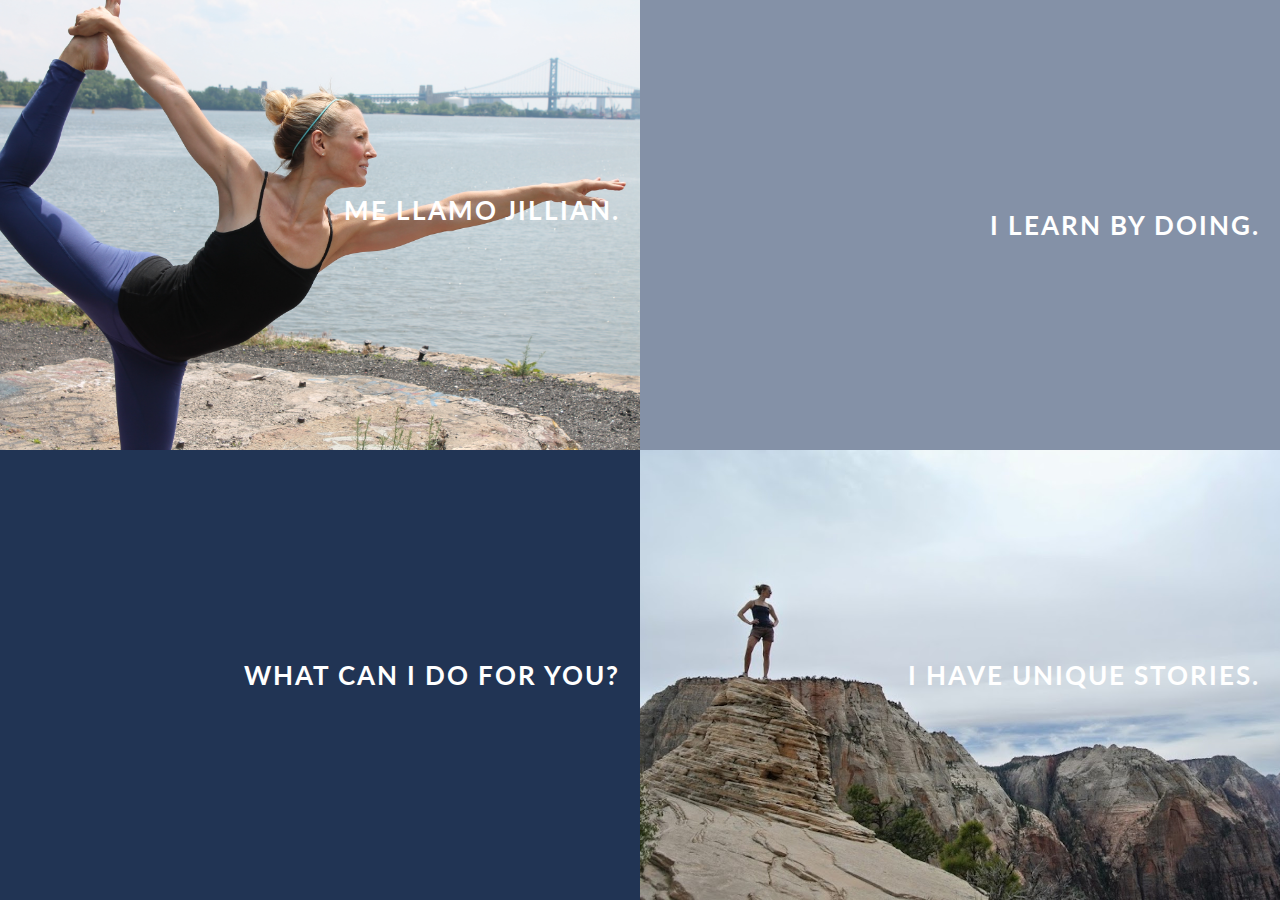
==== commit f3d4b49a: "Major Update" ====
--- a/index.html
+++ b/index.html
@@ -1,15 +1,3 @@
-<!--
- * Transition - vCard Theme
- *
- * Copyright 2013
- * Licensed under the Apache License v2.0
- * http://www.apache.org/licenses/LICENSE-2.0
- * Created by: Carlos Alvarez
- * URL: http://www.basicoh.com
- * Designed and built based on Twitter Bootstrap.
- * Tags: multipurpose, agency theme, one page, single page, responsive, flat */
--->
-
 <!DOCTYPE html>
 <html lang="en">
   <head>
@@ -20,14 +8,14 @@
     <meta name="author" content="">
 
     <!-- Le styles -->
-    <link href="jilliangierke/css/bootstrap.css" rel="stylesheet">
-    <link href="jilliangierke/css/component.css" rel="stylesheet">
-    <link href="jilliangierke/css/bootstrap-responsive.css" rel="stylesheet">
-    <link href="jilliangierke/css/site.css" rel="stylesheet">
+    <link href="css/bootstrap.css" rel="stylesheet">
+    <link href="css/component.css" rel="stylesheet">
+    <link href="css/bootstrap-responsive.css" rel="stylesheet">
+    <link href="css/site.css" rel="stylesheet">
 
 
     <!-- Le HTML5 shim, for IE6-8 support of HTML5 elements -->
-	<script type="text/javascript" src="jilliangierke/js/modernizr.custom.js"></script>
+	<script type="text/javascript" src="js/modernizr.custom.js"></script>
 
     <!--[if lt IE 9]>
       <script src="http://html5shim.googlecode.com/svn/trunk/html5.js"></script>
@@ -35,10 +23,10 @@
 
     <!-- Le fav and touch icons -->
     <link rel="shortcut icon" href="images/favicon.ico">
-    <link rel="apple-touch-icon-precomposed" sizes="144x144" href="jilliangierke/images/apple-touch-icon-144-precomposed.png">
-    <link rel="apple-touch-icon-precomposed" sizes="114x114" href="jilliangierke/images/apple-touch-icon-114-precomposed.png">
-    <link rel="apple-touch-icon-precomposed" sizes="72x72" href="jilliangierke/images/apple-touch-icon-72-precomposed.png">
-    <link rel="apple-touch-icon-precomposed" href="jilliangierke/images/apple-touch-icon-57-precomposed.png">
+    <link rel="apple-touch-icon-precomposed" sizes="144x144" href="images/apple-touch-icon-144-precomposed.png">
+    <link rel="apple-touch-icon-precomposed" sizes="114x114" href="images/apple-touch-icon-114-precomposed.png">
+    <link rel="apple-touch-icon-precomposed" sizes="72x72" href="images/apple-touch-icon-72-precomposed.png">
+    <link rel="apple-touch-icon-precomposed" href="images/apple-touch-icon-57-precomposed.png">
 
 
   </head>
@@ -50,7 +38,7 @@
 
 			<div id="bl-main" class="bl-main">
 
-			<!--=========== ABOUT SECTION ===========-->
+			<!--=========== WHO I AM SECTION ===========-->
 				<section>
 					<div class="bl-box">
 						<h2 >Me llamo Jillian.</h2> <!-- class="bl-icon bl-icon-about" -->
@@ -95,40 +83,66 @@
 
 
 
-<!--=========== PORTFOLIO SECTION ===========-->
+<!--=========== PROJECTS SECTION ===========-->
 				<section id="bl-work-section">
 					<div class="bl-box">
-						<h2>I'm creative with technology.</h2> <!-- class="bl-icon bl-icon-works"-->
+						<h2>I learn by doing.</h2> <!-- class="bl-icon bl-icon-works"-->
 					</div>
 					<div class="bl-content">
-						<h2>Projects</h2>
-						<p>Here are my first web projects where I learned to use HTML, CSS, PHP & JavaScript by tinkering, breaking things and making huge messes.</p>
+						<!--=========== Web Applications ===========-->
 						<div class="row-fluid">
 							<div class="span4">
 								<ul id="bl-work-items" style="list-style: none;">
-									<li data-panel="panel-1"><a href="#"><img src="jilliangierke/images/project1.jpg_imac2013_front.png" /></a></li>
+									<li data-panel="panel-1"><a href="#"><img src="images/realistmenu_imac2013_front.png" /></a></li>
+								</ul>
+								<p>Yoga</p>
+							</div><!-- /span4 -->
+							
+							<div class="span4">
+								<ul id="bl-work-items">
+									<li data-panel="panel-2"><a href="#"><img src="images/project2_ipad4_white_portrait.png" /></a></li>
+								</ul>
+								<p>Garces Foundation</p>
+							</div><!-- /span4 -->
+							
+						
+							<div class="span4">
+								<ul id="bl-work-items">
+									<li data-panel="panel-3"><a href="#"><img src="images/project1.jpg_imac2013_front.png" /></a></li>
 								</ul>
 								<p>Code for Philly</p>
 							</div><!-- /span4 -->
-							<div class="span4">
-								<ul id="bl-work-items">
-									<li data-panel="panel-2"><a href="#"><img src="jilliangierke/images/project2_ipad4_white_portrait.png" /></a></li>
-								</ul>
-								<p>Garces Foundation</p>
-							</div><!-- /span4 -->
-							<div class="span4">
-								<ul id="bl-work-items">
-									<li data-panel="panel-3"><a href="#"><img src="jilliangierke/images/project3_iphone_white_portrait.png" /></a></li>
+						</div><!-- /row-fluid -->
+						<!--======================-->
+						<div class="row-fluid">
+							<div class="span4">
+								<ul id="bl-work-items">
+									<li data-panel="panel-1"><a href="#"><img src="images/project3_iphone_white_portrait.png" /></a></li>
 								</ul>
 								<p>klimbz</p>
 							</div><!-- /span4 -->
-						</div><!-- /row-fluid -->
+							
+							<div class="span4">
+								<ul id="bl-work-items">
+									<li data-panel="panel-2"><a href="#"><img src="images/project3_iphone_white_portrait.png" /></a></li>
+								</ul>
+								<p>Resumes</p>
+							</div><!-- /span4 -->
+							
+							<div class="span4">
+								<ul id="bl-work-items">
+									<li data-panel="panel-3"><a href="#"><img src="images/project3_iphone_white_portrait.png" /></a></li>
+								</ul>
+								<p>Just For Fun</p>
+							</div><!-- /span4 -->
+						</div><!-- /row-fluid -->
+						
 					</div><!-- /bl-content -->
 					<span class="bl-icon bl-icon-close"></span>
 				</section>
 
 
-<!--=========== CONTACT SECTION ===========-->
+<!--=========== WHAT CAN I DO FOR YOU? SECTION ===========-->
 				<section>
 					<div class="bl-box">
 						<h2>What can I do for you?</h2>
@@ -139,7 +153,8 @@
 								<h2>Be in touch!</h2>
 								<br>
 								<p>I would love to build your next website. Even better, I can teach you to create your own!</p>
-								<p>For teachers, I'd be more than thrilled to help you brainstorm projects and unit plans and show you the ropes with technology!</p>
+								<p>For teachers, let's brainstorm projects. unit plans and how you can use technology.</p>
+								<p>I can even teach you how to practice yoga!</p>
 
 							<p>
 								<p>jngierke@gmail.com | Philadelphia, PA</p>
@@ -166,7 +181,7 @@
 								<h2>Latest Blog Entry</h2>
 									<article>
 										<h3>My Advice to Teachers: Get Out of Your Classrooms</h3>
-										<img src="jilliangierke/images/zionbackbend.JPG" alt="">
+										<img src="images/zionbackbend.JPG" alt="">
 										<p>In my five years of experience teaching high school students Spanish, I focused very closely on bringing relevant information into the classroom and making sure that my students were coming away with valuable, relevant skills. In a graduate-level education course, I remember reading about Jane Addams, who argued that schools are becoming isolated from the realities and issues of a changing society -- and that was more than 100 years ago. I have spent the last two years away from the classroom immersed in the realities and issues of our society, enriching my understanding of what society demands of our students once they graduate. I came away with a richer understanding of something a colleague often said  — technology in the classroom should be like oxygen; invisible yet necessary.</p>
 										<p>One area I have pursued in the last two years is web design and development, where jobs go unfilled due to a deficit of folks with the required skill set. In learning JavaScript, I realized that the algebra I learned in high school was just simple JavaScript code stuck on paper. So, why aren’t students using JavaScript to build cool web applications for homework in math class instead of showing their work on college-ruled paper? In learning PHP, an essential covers-all back-end programming language, I realized that logic must have more of a presence in our students’ education (or at least it should have been more present in mine.) Even with CSS — an extremely straight-forward, simple front-end language — I found myself once again wishing I had cared more about geometry.</p>
 										<p>My math teachers likely remember me as the student who asked the following charming questions in class: “So, why does this matter?” and “How does this apply to anything real?” and “When am I ever going to need to know this?” As it turns out, there are relevant applications to what we’re doing in high school math and it’s building websites.  Why don’t we merge these concepts under one umbrella and finally allow our students to see their two-dimensional algebraic functions on college-ruled paper come to life in their web browser coding with JavaScript?</p>
@@ -187,48 +202,87 @@
 				</section>
 				
 
-<!--=========== PROJECTS DESCRIPTIONS SECTION ===========-->
+<!--=========== WEB APPLICATIONS DESCRIPTION SECTION ===========-->
 				<div class="bl-panel-items" id="bl-panel-work-items">
 					<div data-panel="panel-1">
 						<div class="row-fluid">
 							<div class="span8 offset2 tweak">
-								<img src="jilliangierke/images/project1description.jpg" />
+								<img src="images/realistmenu_imac2013_front.png" />
+								<br>
+								<h4>Coming Soon:<a href="http://www.realistyoga.com"> Realist Yoga</a></h4>
+								<p>Through yoga teacher training with<a href="http://amritayogawellness.com/teacher-training"> Amrita Yoga and Wellness,</a>I learned how to access my mind through a yogic lifestyle. Now, I practice yoga daily to physically engage with my center, meditate, and take care of myself using Ayurvedic principles.</p>		
+							</div><!-- /span8 -->
+						</div><!-- /row-fluid -->
+					</div><!-- /panel1 -->
+
+					<div data-panel="panel-2">
+						<div class="row-fluid">
+							<div class="span8 offset2 tweak">
+							<img src="images/project2_ipad4_white_portrait.png" />
+							<br>
+							<h4>Garces Foundation</h4>
+							<p>My adult ESL students needed a specific edtech tool. With the opportunity to strengthen my understanding of PHP/MySQL, I decided to build it myself. Customized for mobile use, my students <a href="http://www.jgwords.com">study words</a> on the bus, waiting in line or during down time at the restaurant.</p>
+							</div><!-- /span8 -->
+						</div><!-- /row-fluid -->
+					</div><!-- /panel2 -->
+
+					<div data-panel="panel-3">
+						<div class="row-fluid">
+							<div class="span8 offset2 tweak">
+								<img src="images/project1.jpg_imac2013_front.png" />
 								<br>
 								<h4>Code for Philly</h4>
 								<p>I translated the <a href="www.laddr.io">project website for Code for Philly</a> from English to Spanish. I used gettext library by wrapping strings in gettext() calls, used xgettext to extract translatable strings and then opened the .pot file in <a href="http://poedit.net/">Poedit</a> to enter translations for each string.</p>
-							</div><!-- /span8 -->
-						</div><!-- /row-fluid -->
-					</div><!-- /panel1 -->
-
-					<div data-panel="panel-2">
-						<div class="row-fluid">
-							<div class="span8 offset2 tweak">
-							<img src="jilliangierke/images/project2_ipad4_white_portrait.png" />
-							<h4>Garces Foundation</h4>
-							<p>In order to really learn vocabulary and feel comfortable using it, my adult ESL students needed to see an image of the word, hear it and see a pronunciation guide specifically for Spanish speakers. With the opportunity to strengthen my understanding of PHP/MySQL, I decided to build it myself. Customized for mobile use, my students <a href="http://www.jgwords.com">study words</a> on the bus, waiting in line or during down time at the restaurant.</p>
-							</div><!-- /span8 -->
-						</div><!-- /row-fluid -->
-					</div><!-- /panel2 -->
-
-					<div data-panel="panel-3">
-						<div class="row-fluid">
-							<div class="span8 offset2 tweak">
-							<img src="jilliangierke/images/project3_iphone_white_portrait.png" />
+								</div><!-- /span8 -->
+						</div><!-- /row-fluid -->
+					</div><!-- /panel3 -->
+					
+
+					<nav>
+						<span class="bl-icon bl-icon-close"></span>
+					</nav>
+				</div><!-- /panel-items -->
+<!--=========== DESIGN DESCRIPTION SECTION ===========-->
+				<div class="bl-panel-items" id="bl-panel-work-items">
+					<div data-panel="panel-1">
+						<div class="row-fluid">
+							<div class="span8 offset2 tweak">
+							<img src="images/project3_iphone_white_portrait.png" />
 							<br>
 							<h4>klimbz</h4>
 							<p>My very first project, klimbz is a tool for rock climbers to keep track of their climbing accomplishments at the gym. I learned HTML, CSS and experienced a healthy dose of frustration with PHP.</p>
 							<p>If my fellow climbing mates find this useful, I will incorporate an interactive component by users to add climbing buddies, see what buddies have climbed, allow users to add comments to a climb as beta for climbers and provide feedback for the climb setter.</p>
 							</div><!-- /span8 -->
 						</div><!-- /row-fluid -->
+					</div><!-- /panel1 -->
+
+					<div data-panel="panel-2">
+						<div class="row-fluid">
+							<div class="span8 offset2 tweak">
+							<br>
+							<img src="images/project3_iphone_white_portrait.png" />
+							<h4>Resumes</h4>
+							<p>I've been helping some fellow teachers package their unique skills, qualifications, and accomplishments.</p>
+							</div><!-- /span8 -->
+						</div><!-- /row-fluid -->
+					</div><!-- /panel2 -->
+
+					<div data-panel="panel-3">
+						<div class="row-fluid">
+							<div class="span8 offset2 tweak">
+							<img src="images/project3_iphone_white_portrait.png" />
+							<br>
+							<h4>Just For Fun</h4>
+							<p>It's so much more fun to create your own thank you notes!</p>
+							</div><!-- /span8 -->
+						</div><!-- /row-fluid -->
 					</div><!-- /panel3 -->
 
 					<nav>
-						<span class="bl-next-work">&gt; Next Project</span>
 						<span class="bl-icon bl-icon-close"></span>
 					</nav>
 				</div><!-- /panel-items -->
 
-
 			</div><!-- /bl-main -->
 
     </div> <!-- /container -->
@@ -237,10 +291,10 @@
 ================================================== -->
 <!-- Placed at the end of the document so the pages load faster -->
 
-		<script type="text/javascript" src="jilliangierke/js/jquery-1.8.2.min.js"></script>
-
-		<script type="text/javascript" src="jilliangierke/js/bootstrap.min.js"></script>
-		<script type="text/javascript" src="jilliangierke/js/boxlayout.js"></script>
+		<script type="text/javascript" src="js/jquery-1.8.2.min.js"></script>
+
+		<script type="text/javascript" src="js/bootstrap.min.js"></script>
+		<script type="text/javascript" src="js/boxlayout.js"></script>
 		<script>
 			$(function() {
 				Boxlayout.init();
--- a/css/component.css
+++ b/css/component.css
@@ -0,0 +1,645 @@
+/*!
+ * Transition - vCard Theme
+ *
+ * Copyright 2013 
+ * Licensed under the Apache License v2.0
+ * http://www.apache.org/licenses/LICENSE-2.0
+ * Created by: Carlos Alvarez
+ * URL: http://www.basicoh.com
+ * Designed and built based on Twitter Bootstrap.
+ * Tags: multipurpose, agency theme, one page, single page, responsive, flat */
+
+
+@import url(http://fonts.googleapis.com/css?family=Lato:300,400,700);
+
+@font-face {
+	font-family: 'icomoon';
+	src:url('..fonts/icomoon.eot');
+	src:url('..fonts/icomoon.eot?#iefix') format('embedded-opentype'),
+		url('..fonts/icomoon.woff') format('woff'),
+		url('..fonts/icomoon.ttf') format('truetype'),
+		url('..fonts/icomoon.svg#icomoon') format('svg');
+	font-weight: normal;
+	font-style: normal;
+}
+
+body, html { font-size: 100%; padding: 0; margin: 0; height: 100%;}
+
+*,
+*:after,
+*:before {
+	-webkit-box-sizing: border-box;
+	-moz-box-sizing: border-box;
+	box-sizing: border-box;
+}
+
+body {
+    font-family: 'Lato', Calibri, Arial, sans-serif;
+    color: #ffffff;
+    background: #333;
+    font-size: 0.9em;
+    font-weight: 300;
+}
+
+a {
+	color: #f0f0f0;
+	text-decoration: none;
+	font-weight: 700;
+	letter-spacing: 2px;
+	padding: 0 5px;
+	text-transform: uppercase;
+	font-size: 80%;
+}
+
+a:hover {
+	color: #fff;
+}
+
+.container { height: 100%; }
+
+.bl-main {
+	position: absolute;
+	width: 100%;
+	height: 100%;
+	overflow: hidden;
+}
+
+.bl-main > section {
+	position: absolute;
+	width: 50%;
+	height: 50%;
+}
+
+.bl-main > section:first-child {
+	top: 0;
+	left: 0;
+	background: url("../images/dancer copy.JPG") no-repeat; 
+	  -webkit-background-size: cover;
+	  -moz-background-size: cover;
+	  -o-background-size: cover;
+	  background-size: cover;
+}
+
+.bl-main > section:nth-child(2) {
+	top: 0;
+	left: 50%; 
+	background: #8491A7; 
+	  -webkit-background-size: cover;
+	  -moz-background-size: cover;
+	  -o-background-size: cover;
+	  background-size: cover;
+}
+
+.bl-main > section:nth-child(3) {
+	top: 50%;
+	left: 0; 
+	background: #213454; 
+	  -webkit-background-size: cover;
+	  -moz-background-size: cover;
+	  -o-background-size: cover;
+	  background-size: cover;
+}
+
+.bl-main > section:nth-child(4) {
+	top: 50%;
+	left: 50%;
+	background: url("../images/back3.jpeg") no-repeat; 
+	  -webkit-background-size: cover;
+	  -moz-background-size: cover;
+	  -o-background-size: cover;
+	  background-size: cover;
+}
+
+.bl-box {
+	position: relative;
+	width: 100%;
+	height: 100%;
+	cursor: pointer;
+	opacity: 1;
+	/* Centering with flexbox */
+    display: -webkit-box;
+    display: -moz-box;
+    display: -ms-flexbox;
+    display: -webkit-flex;
+    display: flex;
+    -webkit-flex-direction: row;
+    -ms-flex-direction: row;
+    flex-direction: row;
+    -webkit-flex-wrap: wrap;
+    -ms-flex-wrap: wrap;
+    flex-wrap: wrap;
+    -webkit-box-pack: center;
+    -moz-box-pack: center;
+    -webkit-justify-content: center;
+    -ms-flex-pack: center;
+    justify-content: center;
+    -webkit-box-align: center;
+    -moz-box-align: center;
+    -webkit-align-items: center;
+    -ms-flex-align: center;
+    align-items: center;
+}
+
+.bl-box h2 {
+	text-align: right;
+	margin: 0;
+	padding: 20px;
+	width: 100%;
+	font-size: 1.8em;
+	letter-spacing: 2px;
+	font-weight: 700;
+	text-transform: uppercase;
+}
+
+.bl-icon {
+	font-family: 'icomoon';
+	speak: none;
+	font-style: normal;
+	font-weight: normal;
+	font-variant: normal;
+	text-transform: none;
+	line-height: 1;
+	cursor: pointer;
+	-webkit-font-smoothing: antialiased;
+}
+
+.bl-icon:before {
+	display: block;
+	font-size: 2em;
+	margin-bottom: 10px;
+}
+
+.bl-main > section .bl-icon-close {
+	position: absolute;
+	top: 20px;
+	right: 20px;
+	cursor: pointer;
+	z-index: 100;
+	opacity: 0;
+	pointer-events: none;
+}
+
+.bl-icon-close:before {
+	content: "\e005";
+}
+
+.bl-content, 
+div.bl-panel-items > div > div {
+	opacity: 0;
+	pointer-events: none;
+	position: absolute;
+	top: 60px;
+	left: 30px;
+	right: 30px;
+	bottom: 30px;
+	padding: 0 20px;
+	overflow: hidden;
+	overflow-y: auto;
+}
+
+/* Custom content */
+
+.bl-content p {
+	margin: 0 auto;
+	padding-bottom: 15px;
+	font-size: 1.7em;
+	line-height: 1.8;
+}
+
+.bl-content h2 {
+	font-size: 3em;
+	font-weight: 300;
+	margin: 0 0 20px 0;
+}
+
+.bl-content article {
+	padding: 20px 40px 20px 0px;
+}
+
+.bl-content article h3 {
+	font-weight: 700;
+	letter-spacing: 2px;
+	text-transform: uppercase;
+	margin: 0 0 10px 0;
+	padding-top: 20px;
+	font-size: 1.4em;
+}
+
+.bl-content article a {
+	color: rgba(0,0,0,0.2);
+}
+
+.bl-content > ul {
+	list-style: none;
+	padding: 0;
+	margin: 0;
+} 
+
+.bl-content > ul li {
+	display: inline-block;
+	width: 20%;
+	margin: 1%;
+}
+
+.bl-content > ul li a {
+	display: block;
+	padding: 0;
+	border: 8px solid rgba(0,0,0,0.1);
+}
+
+.bl-content > ul li a img {
+	display: block;
+	max-width: 100%;
+}
+
+.skill {
+    text-align: center;
+}
+
+.span4 > ul {
+	list-style: none;
+	padding: 0;
+	margin: 0;
+} 
+
+
+/* --------------------------------------------------------	*/
+/*  Progress Bar  */
+/* --------------------------------------------------------	*/
+
+.progress {
+  height:40px;
+  border-radius:0px;
+  background:transparent !important;
+  -webkit-box-shadow:rgba(0, 0, 0, 0) 0 0 0 inset;
+  margin-bottom:10px;
+}
+
+.bar {
+  height:35px;
+  font-size:14px !important;
+  line-height:40px;
+  background: #c9ab8b !important;   
+  border:0px;
+  -webkit-box-shadow:rgba(0, 0, 0, 0) 0 0 0 inset;
+  text-shadow: none !important;
+  text-align:left !important;
+  padding-left:30px !important;
+}
+
+/* --------------------------------------------------------	*/
+/*  About Us  */
+/* --------------------------------------------------------	*/
+
+.about-us h3{
+  font-size:16px;
+  color:#c9ab8b;
+  padding-bottom:10px;
+}
+
+.about-us i{
+  font-size:22px;
+  color:#ffffff;
+  padding-right:10px;
+}
+
+
+
+
+
+
+/* Panel Items */
+
+.tweak {
+	padding-right: 30px;
+}
+
+div.bl-panel-items,
+div.bl-panel-items > div {
+	width: 100%;
+	height: 100%;
+	top: 0;
+	left: 0;
+	position: absolute;
+}
+
+div.bl-panel-items > div > div {
+	width: 100%;
+	opacity: 1;
+	bottom: 90px;
+	top: 90px;
+	pointer-events: auto;
+}
+
+div.bl-panel-items > div > div h3 {
+	font-size: 2.4em;
+	font-weight: 300;
+}
+
+div.bl-panel-items > div > div p {
+	font-size: 1.3em;
+	margin-right: 10px;
+}
+
+div.bl-panel-items > div > div img {
+	width: 100%;
+	text-align: center;
+}
+
+div.bl-panel-items {
+	top: 100%;
+	z-index: 9999;
+}
+
+div.bl-panel-items > div {
+	background: #16a085;
+	z-index: 0;
+	opacity: 0;
+	-webkit-transform: translateY(0);
+	-webkit-transition: -webkit-transform 0.5s ease-in-out, opacity 0s linear 0.5s;
+	-moz-transform: translateY(0);
+	-moz-transition: -moz-transform 0.5s ease-in-out, opacity 0s linear 0.5s;
+	transform: translateY(0);
+	transition: transform 0.5s ease-in-out, opacity 0s linear 0.5s;
+	-ms-transform: translateY(0);
+}
+
+div.bl-panel-items nav {
+	position: absolute;
+	z-index: 9999;
+	width: 216px;
+	left: 50%;
+	top: 0px;
+	margin-left: -108px;
+	opacity: 0;
+	-webkit-transition: opacity 0.2s ease-in-out 0.5s;
+	-moz-transition: opacity 0.2s ease-in-out 0.5s;
+	transition: opacity 0.2s ease-in-out 0.5s;
+}
+
+div.bl-panel-items.bl-panel-items-show nav span {
+	float: left;
+	margin: 5px;
+}
+
+div.bl-panel-items nav span.bl-next-work {
+	font-weight: 700;
+	letter-spacing: 2px;
+	display: block;
+	text-transform: uppercase;
+	line-height: 2em;
+	cursor: pointer;
+	margin-right: 2em;
+}
+
+div.bl-panel-items.bl-panel-items-show nav {
+	opacity: 1;
+	top: -70px;
+}
+
+div.bl-panel-items > div.bl-show-work {
+	z-index: 1000;
+	opacity: 1;
+	-webkit-transform: translateY(-100%);
+	-webkit-transition: -webkit-transform 0.5s ease-in-out;
+	-moz-transform: translateY(-100%);
+	-moz-transition: -moz-transform 0.5s ease-in-out;
+	transform: translateY(-100%);
+	transition: transform 0.5s ease-in-out;
+	-ms-transform: translateY(-100%);
+}
+
+div.bl-panel-items > div.bl-hide-current-work {
+	opacity: 0;
+	-webkit-transition: -webkit-transform 0.5s ease-in-out, opacity 0.5s ease-in-out;
+	-webkit-transform: translateY(-100%) scale(0.5);
+	-moz-transition: -moz-transform 0.5s ease-in-out, opacity 0.5s ease-in-out;
+	-moz-transform: translateY(-100%) scale(0.5);
+	transition: transform 0.5s ease-in-out, opacity 0.5s ease-in-out;
+	transform: translateY(-100%) scale(0.5);
+	-ms-transform: translateY(-100%) scale(0.5);
+	z-index: 0;
+}
+
+/* Transition classes and properties */
+/* Separated for a better overview and control */
+
+.bl-main > section {
+	-webkit-transition: all 0.5s ease-in-out;
+	-moz-transition: all 0.5s ease-in-out;
+	transition: all 0.5s ease-in-out;
+}
+
+.bl-main > section.bl-expand {
+	width: 100%;
+	height: 100%;
+	top: 0;
+	left: 0;
+}
+
+.bl-main > section.bl-expand-top {
+	z-index: 100;
+}
+
+/* Section background colors */
+
+.bl-main > section:first-child.bl-expand {
+	background: #144057;
+}
+.bl-main > section:nth-child(2).bl-expand {
+	background: #2c2c2c;
+}
+.bl-main > section:nth-child(3).bl-expand {
+	background: #ee6557;
+}
+.bl-main > section:nth-child(4).bl-expand {
+	background: #bfbfbf;
+}
+
+.bl-main.bl-expand-item > section:not(.bl-expand),
+.bl-main.bl-expand-item > section.bl-scale-down {
+	-webkit-transform: scale(0.5);
+	-moz-transform: scale(0.5);
+	-ms-transform: scale(0.5);
+	transform: scale(0.5);
+	opacity: 0;
+}
+
+.bl-box {
+	-webkit-transition: opacity 0.2s linear 0.5s;
+	-moz-transition: opacity 0.2s linear 0.5s;
+	transition: opacity 0.2s linear 0.5s;
+}
+
+section.bl-expand .bl-box {
+	opacity: 0;
+	-webkit-transition: opacity 0s linear;
+	-moz-transition: opacity 0s linear;
+	transition: opacity 0s linear;
+}
+
+.bl-box h2 {
+	-webkit-transition: all 0.2s ease-in-out;
+	-moz-transition: all 0.2s ease-in-out;
+	transition: all 0.2s ease-in-out;
+}
+
+.no-touch section:not(.bl-expand) .bl-box:hover h2 {
+	-webkit-transform: translateY(-15px);
+	-moz-transform: translateY(-15px);
+	-ms-transform: translateY(-15px);
+	transform: translateY(-15px);
+}
+
+.bl-content,
+.bl-icon-close {
+	-webkit-transition: opacity 0.1s linear 0s;
+	-moz-transition: opacity 0.1s linear 0s;
+	transition: opacity 0.1s linear 0s;
+}
+
+section.bl-expand .bl-content,
+section.bl-expand .bl-icon-close {
+	pointer-events: auto;
+	opacity: 1;
+	-webkit-transition: opacity 0.3s linear 0.5s;
+	-moz-transition: opacity 0.3s linear 0.5s;
+	transition: opacity 0.3s linear 0.5s;
+}
+
+/* --------------------------------------------------------	*/
+/*	Social Networks Icons */
+/* --------------------------------------------------------	*/
+       
+.social-network { 
+	display:inline-block; 
+	background: url('..img/social-networks.png') no-repeat top left; 
+	width: 40px; 
+	height: 40px; 
+  margin: 0px 4px 0px 0px;
+	background-position-y: -40px; 
+	-webkit-transition:all 0.2s ease;
+	-moz-transition:all 0.2s ease;
+	-o-transition:all 0.2s ease;
+	-ms-transition:all 0.2s ease;
+	transition:all 0.2s ease;
+	cursor:pointer;
+}
+
+/* normal */
+.social-network.aim{ background-position: 0 0}
+.social-network.amazon{ background-position: -40px 0}
+.social-network.apple{ background-position: -80px 0}
+.social-network.behance{ background-position: -120px 0}
+.social-network.blogger{ background-position: -160px 0}
+.social-network.delicious{ background-position: -200px 0}
+.social-network.deviantart{ background-position: -240px 0}
+.social-network.digg{ background-position: -280px 0}
+.social-network.dribbble{ background-position: -320px 0}
+.social-network.ebay{ background-position: -360px 0}
+.social-network.evernote{ background-position: -400px 0}
+.social-network.facebook{ background-position: -440px 0}
+.social-network.feedburner{ background-position: -480px 0}
+.social-network.flickr{ background-position: -520px 0}
+.social-network.forrst{ background-position: -560px 0}
+.social-network.foursquare{ background-position: -600px 0}
+.social-network.github{ background-position: -640px 0}
+.social-network.google{ background-position: -680px 0}
+.social-network.gowalla{ background-position: -720px 0}
+.social-network.icq{ background-position: -760px 0}
+.social-network.itunes{ background-position: -800px 0}
+.social-network.lastfm{ background-position: -840px 0}
+.social-network.linkedin{ background-position: -880px 0}
+.social-network.meetup{ background-position: -920px 0}
+.social-network.ms{ background-position: -960px 0}
+.social-network.newsvine{ background-position: -1000px 0}
+.social-network.openid{ background-position: -1040px 0}
+.social-network.paypal{ background-position: -1080px 0}
+.social-network.picasa{ background-position: -1120px 0}
+.social-network.pinterest{ background-position: -1160px 0}
+.social-network.posterous{ background-position: -1200px 0}
+.social-network.reddit{ background-position: -1240px 0}
+.social-network.rss{ background-position: -1280px 0}
+.social-network.skype{ background-position: -1320px 0}
+.social-network.slashdot{ background-position: -1360px 0}
+.social-network.soundcloud{ background-position: -1400px 0}
+.social-network.stumbleupon{ background-position: -1440px 0}
+.social-network.technorati{ background-position: -1480px 0}
+.social-network.tumblr{ background-position: -1520px 0}
+.social-network.twitter{ background-position: -1560px 0}
+.social-network.viddler{ background-position: -1600px 0}
+.social-network.vimeo{ background-position: -1640px 0}
+.social-network.virb{ background-position: -1680px 0}
+.social-network.wordpress{ background-position: -1720px 0}
+.social-network.xing{ background-position: -1760px 0}
+.social-network.yahoo{ background-position: -1800px 0}
+.social-network.yelp{ background-position: -1840px 0}
+.social-network.youtube{ background-position: -1880px 0}
+.social-network.zerply{ background-position: -1920px 0}
+  
+/* mouseover */
+.social-network.aim:hover,.active .social-network.aim{ background-position: 0 -40px}
+.social-network.amazon:hover,.active .social-network.amazon{ background-position: -40px -40px}
+.social-network.apple:hover,.active .social-network.apple{ background-position: -80px -40px}
+.social-network.behance:hover,.active .social-network.behance{ background-position: -120px -40px}
+.social-network.blogger:hover,.active .social-network.blogger{ background-position: -160px -40px}
+.social-network.delicious:hover,.active .social-network.delicious{ background-position: -200px -40px}
+.social-network.deviantart:hover,.active .social-network.deviantart{ background-position: -240px -40px}
+.social-network.digg:hover,.active .social-network.digg{ background-position: -280px -40px}
+.social-network.dribbble:hover,.active .social-network.dribbble{ background-position: -320px -40px}
+.social-network.ebay:hover,.active .social-network.ebay{ background-position: -360px -40px}
+.social-network.evernote:hover,.active .social-network.evernote{ background-position: -400px -40px}
+.social-network.facebook:hover,.active .social-network.facebook{ background-position: -440px -40px}
+.social-network.feedburner:hover,.active .social-network.feedburner{ background-position: -480px -40px}
+.social-network.flickr:hover,.active .social-network.flickr{ background-position: -520px -40px}
+.social-network.forrst:hover,.active .social-network.forrst{ background-position: -560px -40px}
+.social-network.foursquare:hover,.active .social-network.foursquare{ background-position: -600px -40px}
+.social-network.github:hover,.active .social-network.github{ background-position: -640px -40px}
+.social-network.google:hover,.active .social-network.google{ background-position: -680px -40px}
+.social-network.gowalla:hover,.active .social-network.gowalla{ background-position: -720px -40px}
+.social-network.icq:hover,.active .social-network.icq{ background-position: -760px -40px}
+.social-network.itunes:hover,.active .social-network.itunes{ background-position: -800px -40px}
+.social-network.lastfm:hover,.active .social-network.lastfm{ background-position: -840px -40px}
+.social-network.linkedin:hover,.active .social-network.linkedin{ background-position: -880px -40px}
+.social-network.meetup:hover,.active .social-network.meetup{ background-position: -920px -40px}
+.social-network.ms:hover,.active .social-network.ms{ background-position: -960px -40px}
+.social-network.newsvine:hover,.active .social-network.newsvine{ background-position: -1000px -40px}
+.social-network.openid:hover,.active .social-network.openid{ background-position: -1040px -40px}
+.social-network.paypal:hover,.active .social-network.paypal{ background-position: -1080px -40px}
+.social-network.picasa:hover,.active .social-network.picasa{ background-position: -1120px -40px}
+.social-network.pinterest:hover,.active .social-network.pinterest{ background-position: -1160px -40px}
+.social-network.posterous:hover,.active .social-network.posterous{ background-position: -1200px -40px}
+.social-network.reddit:hover,.active .social-network.reddit{ background-position: -1240px -40px}
+.social-network.rss:hover,.active .social-network.rss{ background-position: -1280px -40px}
+.social-network.skype:hover,.active .social-network.skype{ background-position: -1320px -40px}
+.social-network.slashdot:hover,.active .social-network.slashdot{ background-position: -1360px -40px}
+.social-network.soundcloud:hover,.active .social-network.soundcloud{ background-position: -1400px -40px}
+.social-network.stumbleupon:hover,.active .social-network.stumbleupon{ background-position: -1440px -40px}
+.social-network.technorati:hover,.active .social-network.technorati{ background-position: -1480px -40px}
+.social-network.tumblr:hover,.active .social-network.tumblr{ background-position: -1520px -40px}
+.social-network.twitter:hover,.active .social-network.twitter{ background-position: -1560px -40px}
+.social-network.viddler:hover,.active .social-network.viddler{ background-position: -1600px -40px}
+.social-network.vimeo:hover,.active .social-network.vimeo{ background-position: -1640px -40px}
+.social-network.virb:hover,.active .social-network.virb{ background-position: -1680px -40px}
+.social-network.wordpress:hover,.active .social-network.wordpress{ background-position: -1720px -40px}
+.social-network.xing:hover,.active .social-network.xing{ background-position: -1760px -40px}
+.social-network.yahoo:hover,.active .social-network.yahoo{ background-position: -1800px -40px}
+.social-network.yelp:hover,.active .social-network.yelp{ background-position: -1840px -40px}
+.social-network.youtube:hover,.active .social-network.youtube{ background-position: -1880px -40px}
+.social-network.zerply:hover,.active .social-network.zerply{ background-position: -1920px -40px}
+
+@media screen and (max-width: 46.5em) {
+	.bl-content,
+	.bl-box {
+		font-size: 75%;
+	}
+
+	.bl-expand .bl-box {
+		height: 130px;
+	}
+
+	.bl-content > ul li {
+		width: 40%;
+	}
+	
+}--- a/css/site.css
+++ b/css/site.css
@@ -0,0 +1,13 @@
+.bl-content p {
+	text-align: center;
+}
+
+h4 {
+	text-align: center;
+}
+
+div.bl-panel-items.bl-panel-items-show nav span {
+	text-align: center;
+	float: none;
+	margin: 0px;
+}